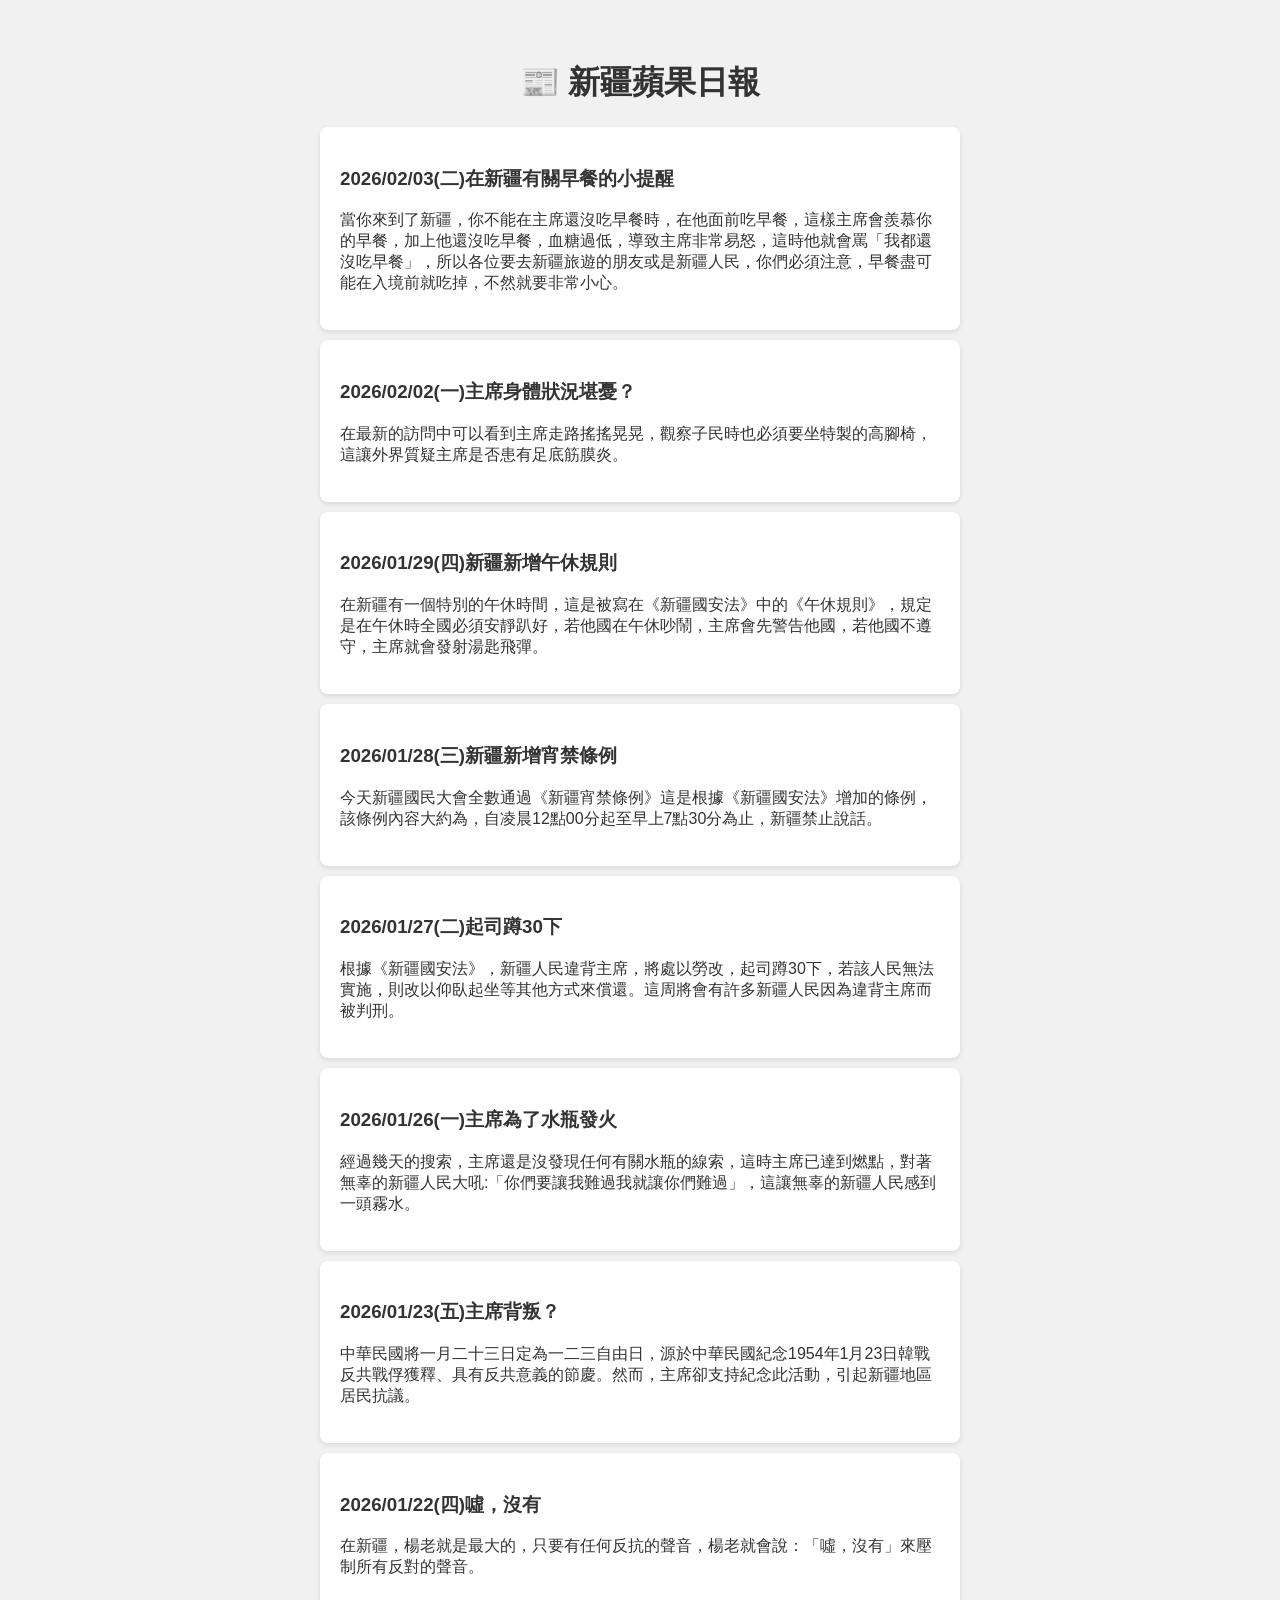
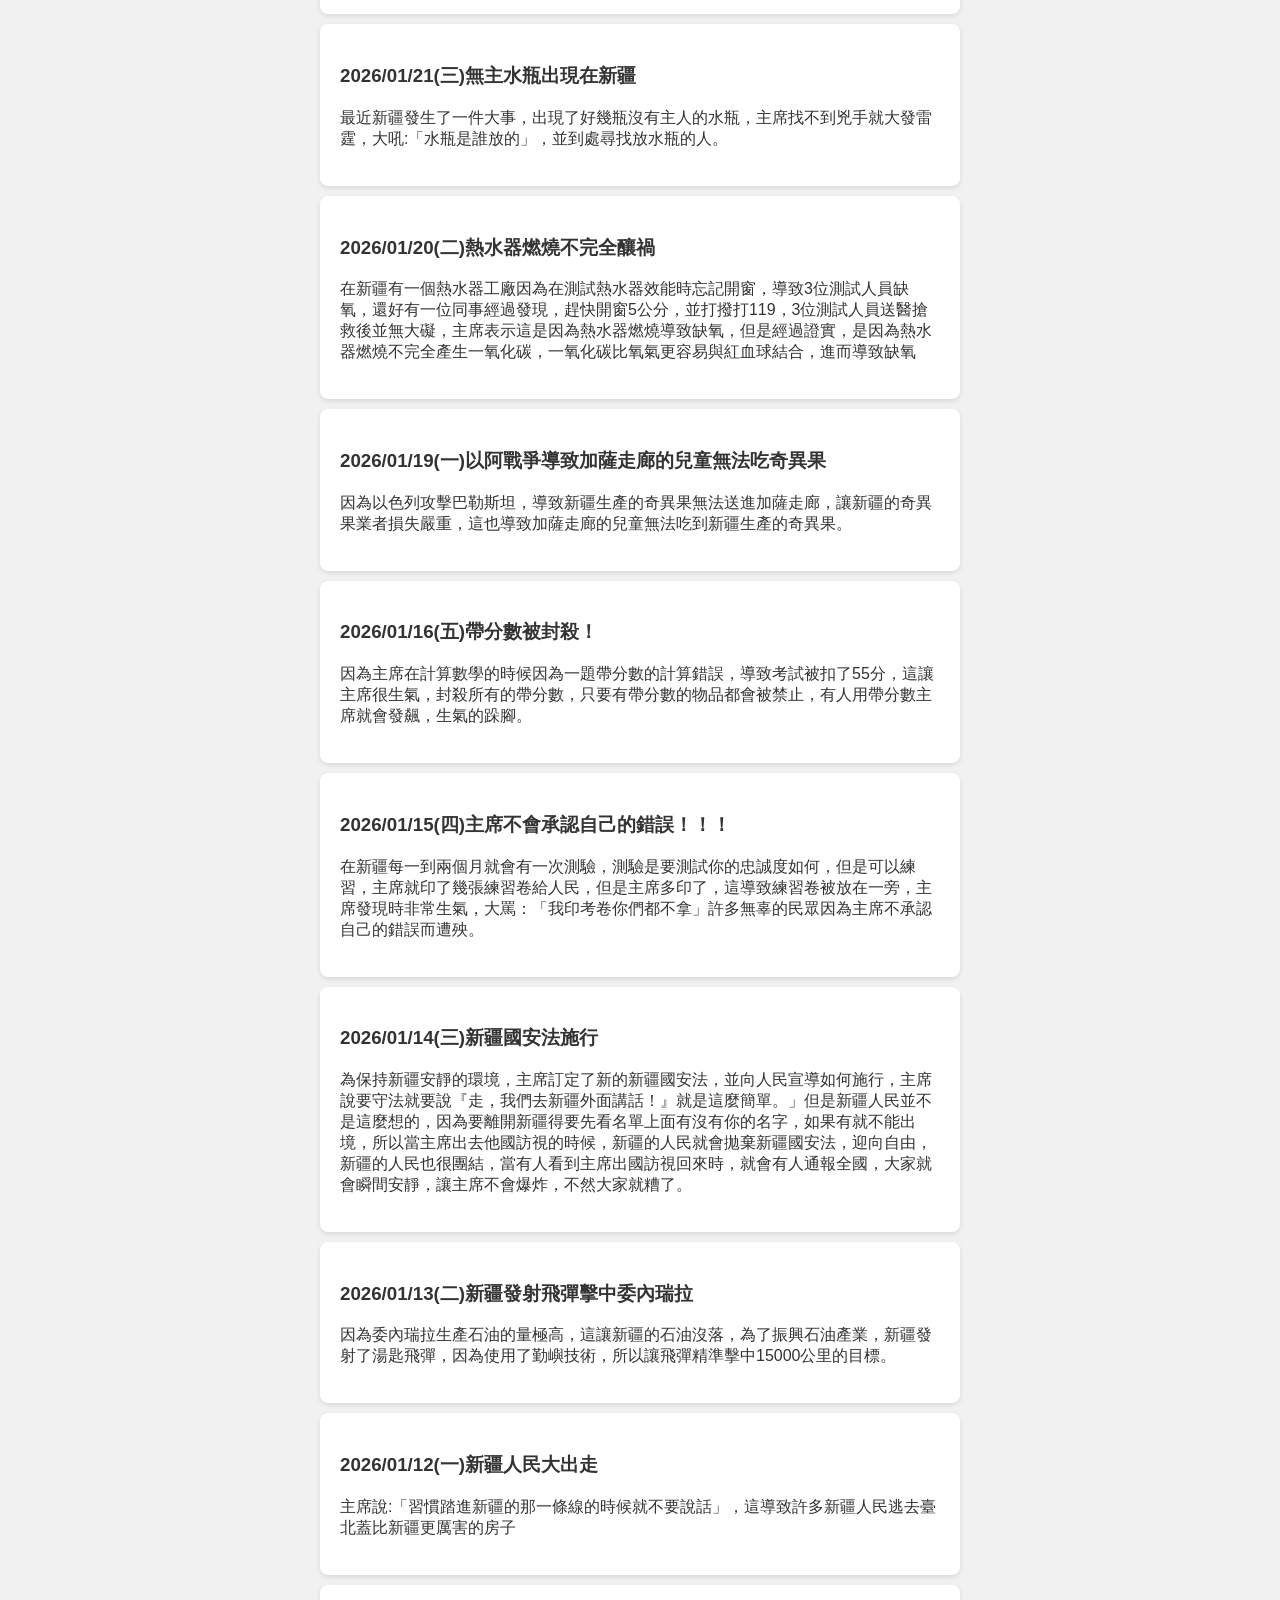
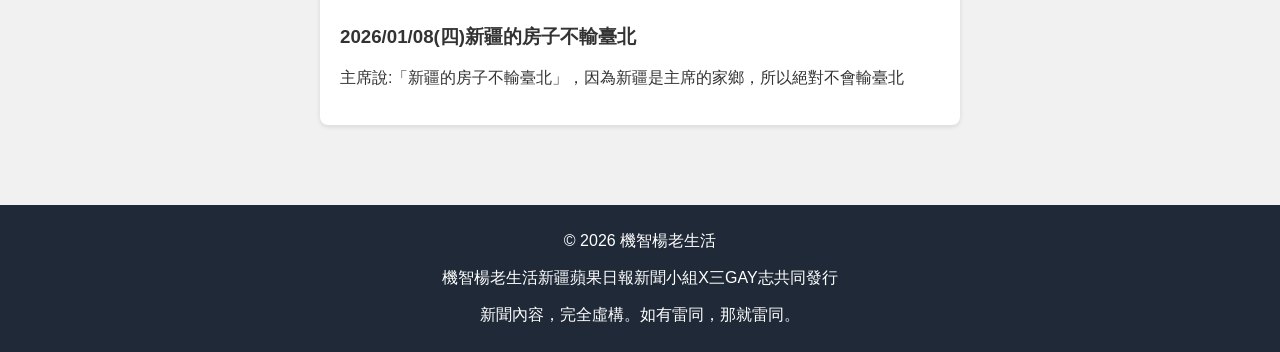
==== index.html @ 9ec6c499 "Update index.html" ====
<!DOCTYPE html>
<html lang="zh-TW">
<head>
  <meta charset="UTF-8">
  <meta name="viewport" content="width=device-width, initial-scale=1.0">
  <title>新疆蘋果日報</title>
  <link rel="stylesheet" href="style.css">
</head>
<body>

  <main class="content">
    <h1>📰 新疆蘋果日報</h1>
    <article class="news-item">
      <h3>2026/02/03(二)在新疆有關早餐的小提醒</h3>
      <p>當你來到了新疆，你不能在主席還沒吃早餐時，在他面前吃早餐，這樣主席會羨慕你的早餐，加上他還沒吃早餐，血糖過低，導致主席非常易怒，這時他就會罵「我都還沒吃早餐」，所以各位要去新疆旅遊的朋友或是新疆人民，你們必須注意，早餐盡可能在入境前就吃掉，不然就要非常小心。</p>
    </article>
    <article class="news-item">
      <h3>2026/02/02(一)主席身體狀況堪憂？</h3>
      <p>在最新的訪問中可以看到主席走路搖搖晃晃，觀察子民時也必須要坐特製的高腳椅，這讓外界質疑主席是否患有足底筋膜炎。</p>
    </article>
    <article class="news-item">
      <h3>2026/01/29(四)新疆新增午休規則</h3>
      <p>在新疆有一個特別的午休時間，這是被寫在《新疆國安法》中的《午休規則》，規定是在午休時全國必須安靜趴好，若他國在午休吵鬧，主席會先警告他國，若他國不遵守，主席就會發射湯匙飛彈。</p>
    </article>
    <article class="news-item">
      <h3>2026/01/28(三)新疆新增宵禁條例</h3>
      <p>今天新疆國民大會全數通過《新疆宵禁條例》這是根據《新疆國安法》增加的條例，該條例內容大約為，自凌晨12點00分起至早上7點30分為止，新疆禁止說話。</p>
    </article>
    <article class="news-item">
      <h3>2026/01/27(二)起司蹲30下</h3>
      <p>根據《新疆國安法》，新疆人民違背主席，將處以勞改，起司蹲30下，若該人民無法實施，則改以仰臥起坐等其他方式來償還。這周將會有許多新疆人民因為違背主席而被判刑。</p>
    </article>
    <article clas
    <article class="news-item">
      <h3>2026/01/26(一)主席為了水瓶發火</h3>
      <p>經過幾天的搜索，主席還是沒發現任何有關水瓶的線索，這時主席已達到燃點，對著無辜的新疆人民大吼:「你們要讓我難過我就讓你們難過」，這讓無辜的新疆人民感到一頭霧水。</p>
    </article>
    <article class="news-item">
      <h3>2026/01/23(五)主席背叛？</h3>
      <p>中華民國將一月二十三日定為一二三自由日，源於中華民國紀念1954年1月23日韓戰反共戰俘獲釋、具有反共意義的節慶。然而，主席卻支持紀念此活動，引起新疆地區居民抗議。</p>
    </article>
    <article class="news-item">
      <h3>2026/01/22(四)噓，沒有</h3>
      <p>在新疆，楊老就是最大的，只要有任何反抗的聲音，楊老就會說：「噓，沒有」來壓制所有反對的聲音。</p>
    </article>
    <article class="news-item">
      <h3>2026/01/21(三)無主水瓶出現在新疆</h3>
      <p>最近新疆發生了一件大事，出現了好幾瓶沒有主人的水瓶，主席找不到兇手就大發雷霆，大吼:「水瓶是誰放的」，並到處尋找放水瓶的人。</p>
    </article>
    <article class="news-item">
      <h3>2026/01/20(二)熱水器燃燒不完全釀禍</h3>
      <p>在新疆有一個熱水器工廠因為在測試熱水器效能時忘記開窗，導致3位測試人員缺氧，還好有一位同事經過發現，趕快開窗5公分，並打撥打119，3位測試人員送醫搶救後並無大礙，主席表示這是因為熱水器燃燒導致缺氧，但是經過證實，是因為熱水器燃燒不完全產生一氧化碳，一氧化碳比氧氣更容易與紅血球結合，進而導致缺氧</p>
    </article>
    <article class="news-item">
      <h3>2026/01/19(一)以阿戰爭導致加薩走廊的兒童無法吃奇異果</h3>
      <p>因為以色列攻擊巴勒斯坦，導致新疆生產的奇異果無法送進加薩走廊，讓新疆的奇異果業者損失嚴重，這也導致加薩走廊的兒童無法吃到新疆生產的奇異果。</p>
    </article>
    <article class="news-item">
      <h3>2026/01/16(五)帶分數被封殺！</h3>
      <p>因為主席在計算數學的時候因為一題帶分數的計算錯誤，導致考試被扣了55分，這讓主席很生氣，封殺所有的帶分數，只要有帶分數的物品都會被禁止，有人用帶分數主席就會發飆，生氣的跺腳。</p>
    </article>
    <article class="news-item">
      <h3>2026/01/15(四)主席不會承認自己的錯誤！！！</h3>
      <p>在新疆每一到兩個月就會有一次測驗，測驗是要測試你的忠誠度如何，但是可以練習，主席就印了幾張練習卷給人民，但是主席多印了，這導致練習卷被放在一旁，主席發現時非常生氣，大罵：「我印考卷你們都不拿」許多無辜的民眾因為主席不承認自己的錯誤而遭殃。</p>
    </article>
    <article class="news-item">
      <h3>2026/01/14(三)新疆國安法施行</h3>
      <p>為保持新疆安靜的環境，主席訂定了新的新疆國安法，並向人民宣導如何施行，主席說要守法就要說『走，我們去新疆外面講話！』就是這麼簡單。」但是新疆人民並不是這麼想的，因為要離開新疆得要先看名單上面有沒有你的名字，如果有就不能出境，所以當主席出去他國訪視的時候，新疆的人民就會拋棄新疆國安法，迎向自由，新疆的人民也很團結，當有人看到主席出國訪視回來時，就會有人通報全國，大家就會瞬間安靜，讓主席不會爆炸，不然大家就糟了。</p>
    </article>
    <article class="news-item">
      <h3>2026/01/13(二)新疆發射飛彈擊中委內瑞拉</h3>
      <p>因為委內瑞拉生產石油的量極高，這讓新疆的石油沒落，為了振興石油產業，新疆發射了湯匙飛彈，因為使用了勤嶼技術，所以讓飛彈精準擊中15000公里的目標。</p>
    </article>
    <article class="news-item">
      <h3>2026/01/12(一)新疆人民大出走</h3>
      <p>主席說:「習慣踏進新疆的那一條線的時候就不要說話」，這導致許多新疆人民逃去臺北蓋比新疆更厲害的房子</p>
    </article>
    <article class="news-item">
      <h3>2026/01/08(四)新疆的房子不輸臺北</h3>
      <p>主席說:「新疆的房子不輸臺北」，因為新疆是主席的家鄉，所以絕對不會輸臺北</p>      
    </article>

    
  </main>

  <!-- 頁尾 -->
<footer>
  <p>© 2026 機智楊老生活</p>
  <p>機智楊老生活新疆蘋果日報新聞小組X三GAY志共同發行</p>
  <p>新聞內容，完全虛構。如有雷同，那就雷同。</p>
</footer>


  
</body>
</html>
---- style.css ----
body {
  font-family: Arial, sans-serif;
  margin: 0;
  background: #f1f1f1;
  color: #333;
}

/* 導覽列 */
nav {
  background: #1f2937;
  padding: 10px 20px;
  display: flex;
  justify-content: space-between;
  align-items: center;
}

nav .logo {
  color: white;
  font-size: 20px;
  font-weight: bold;
}

nav ul {
  list-style: none;
  display: flex;
  margin: 0;
  padding: 0;
}

nav ul li {
  margin: 0 10px;
}

nav ul li a {
  color: white;
  text-decoration: none;
  transition: color 0.3s ease;
}

nav ul li a:hover {
  color: #ef233c;
}

nav ul li a.active {
  text-decoration: underline;
}

/* 封面區 */
.hero {
  background: url('https://via.placeholder.com/1200x500?text=遊戲封面') center/cover no-repeat;
  padding: 150px 20px;
  text-align: center;
  color: white;
  background-color: #222;
}

.btn {
  background: #ef233c;
  color: white;
  padding: 12px 24px;
  text-decoration: none;
  border-radius: 5px;
  display: inline-block;
  margin-top: 20px;
  transition: background 0.3s ease;
}

.btn:hover {
  background: #d90429;
}

/* 主要內容區 */
.content {
  padding: 40px 20px;
  text-align: center;
}

.news-item, .dlc-card {
  background: white;
  padding: 20px;
  margin: 10px auto;
  max-width: 600px;
  border-radius: 8px;
  box-shadow: 0 2px 5px rgba(0,0,0,0.1);
  text-align: left;
}

/* 聯絡區塊 */
#contact {
  display: flex;
  flex-wrap: wrap;
  justify-content: center;
  gap: 20px;
  align-items: flex-start;
}

/* 聯絡表單 */
form {
  display: flex;
  flex-direction: column;
  flex: 1;
  min-width: 260px;
  max-width: 400px;
  background: #fff;
  padding: 20px;
  border-radius: 8px;
  box-shadow: 0 2px 5px rgba(0,0,0,0.1);
}

input, textarea, button {
  margin: 5px 0;
  padding: 10px;
  font-size: 16px;
}

button {
  background: #1f2937;
  color: white;
  border: none;
  cursor: pointer;
  transition: background 0.3s ease;
}

button:hover {
  background: #374151;
}

/* 社群連結 */
.social-links {
  margin: 10px 0;
}

.social-links a {
  display: inline-block;
  margin-right: 8px;
  color: #1f2937;
  font-weight: bold;
  text-decoration: none;
  background: #e5e5e5;
  padding: 6px 12px;
  border-radius: 4px;
  transition: background 0.3s ease;
}

.social-links a:hover {
  background: #ef233c;
  color: white;
}

/* 頁尾 */
footer {
  background: #1f2937;
  color: white;
  text-align: center;
  padding: 10px;
  margin-top: 30px;
}

/* 響應式 */
@media (max-width: 768px) {
  #contact {
    flex-direction: column;
    align-items: center;
  }
}

/* 角色簡介 */
.character-container {
  display: flex;
  flex-wrap: wrap;
  justify-content: center;
  gap: 20px;
  margin-top: 20px;
}

.character-card {
  background: #fff;
  padding: 15px;
  width: 220px;
  text-align: center;
  border-radius: 8px;
  box-shadow: 0 2px 5px rgba(0,0,0,0.1);
  cursor: pointer;
  transition: transform 0.3s ease, box-shadow 0.3s ease;
}

.character-card img {
  width: 100%;
  border-radius: 8px;
}

.character-card h3 {
  margin: 10px 0;
  color: #1f2937;
}

.character-card p {
  font-size: 14px;
  color: #555;
}

.character-card:hover {
  transform: translateY(-5px);
  box-shadow: 0 4px 12px rgba(0,0,0,0.2);
}

/* Modal 彈出視窗 */
.modal {
  display: none;
  position: fixed;
  z-index: 1000;
  left: 0;
  top: 0;
  width: 100%;
  height: 100%;
  background: rgba(0,0,0,0.6);
}

.modal-content {
  background: #fff;
  margin: 10% auto;
  padding: 20px;
  border-radius: 8px;
  width: 80%;
  max-width: 500px;
  text-align: center;
}

.close-btn {
  float: right;
  font-size: 22px;
  font-weight: bold;
  cursor: pointer;
}

.close-btn:hover {
  color: #ef233c;
}

/* 維修中頁面 */
.maintenance-body {
  min-height: 100vh;
  background: radial-gradient(circle at top, #ffffff 0%, #f1f1f1 45%, #e5e7eb 100%);
  display: flex;
  align-items: center;
  justify-content: center;
}

.maintenance-wrapper {
  width: min(960px, 92%);
  text-align: center;
  padding: 40px 0 60px;
}

.maintenance-card {
  background: #ffffff;
  border-radius: 16px;
  padding: 40px 32px;
  box-shadow: 0 20px 40px rgba(15, 23, 42, 0.12);
}

.maintenance-logo {
  width: min(220px, 60%);
  margin-bottom: 16px;
}

.maintenance-kicker {
  text-transform: uppercase;
  letter-spacing: 0.2em;
  font-size: 12px;
  font-weight: 600;
  color: #ef233c;
  margin: 0 0 10px;
}

.maintenance-card h1 {
  font-size: clamp(28px, 4vw, 40px);
  margin: 0 0 16px;
  color: #1f2937;
}

.maintenance-message {
  margin: 0 auto 24px;
  max-width: 520px;
  font-size: 16px;
  line-height: 1.7;
  color: #4b5563;
}

.maintenance-meta {
  display: grid;
  grid-template-columns: repeat(auto-fit, minmax(200px, 1fr));
  gap: 16px;
  margin: 24px 0 28px;
  font-size: 14px;
  color: #1f2937;
}

.maintenance-label {
  display: block;
  font-weight: 600;
  color: #6b7280;
  margin-bottom: 4px;
}

.maintenance-actions {
  display: flex;
  flex-wrap: wrap;
  justify-content: center;
  gap: 12px;
}

.btn.btn-outline {
  background: transparent;
  color: #ef233c;
  border: 2px solid #ef233c;
}

.btn.btn-outline:hover {
  background: #ef233c;
  color: #ffffff;
}

.maintenance-footer {
  margin-top: 24px;
  font-size: 12px;
  color: #6b7280;
}
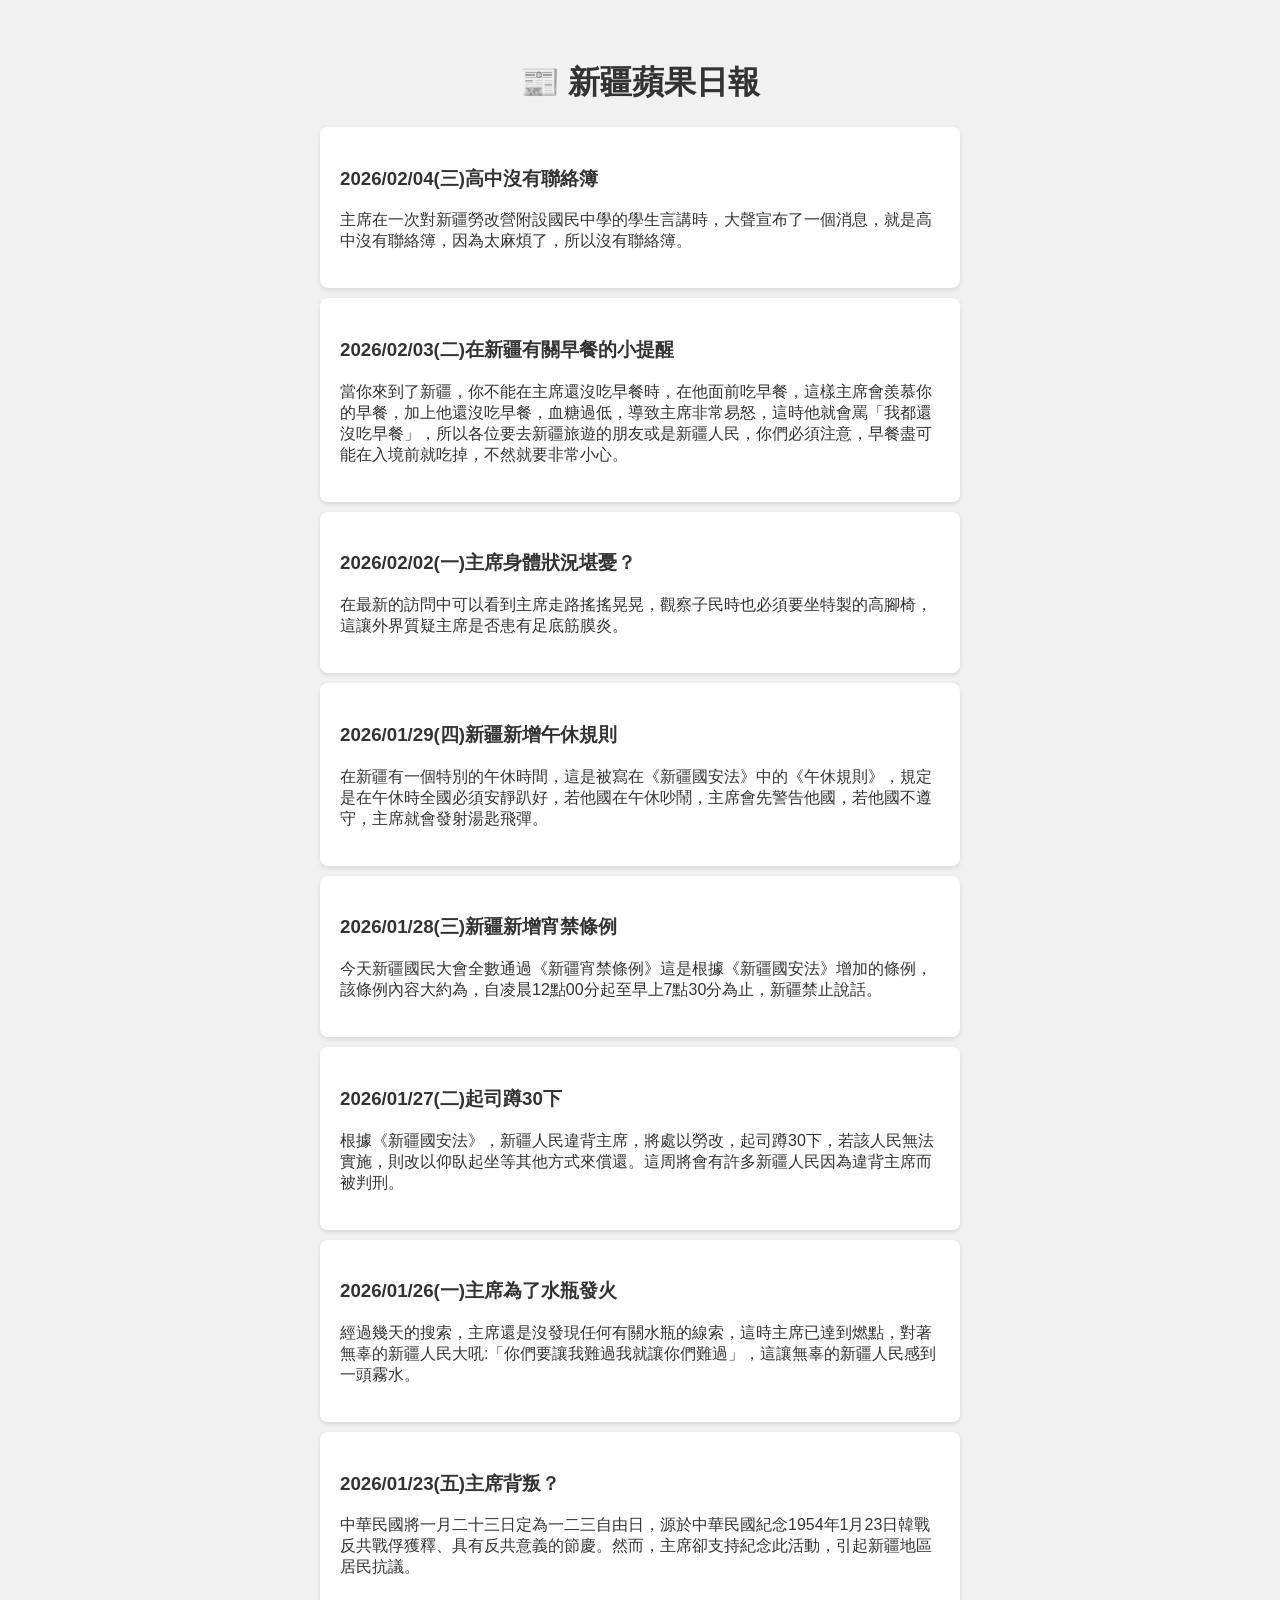
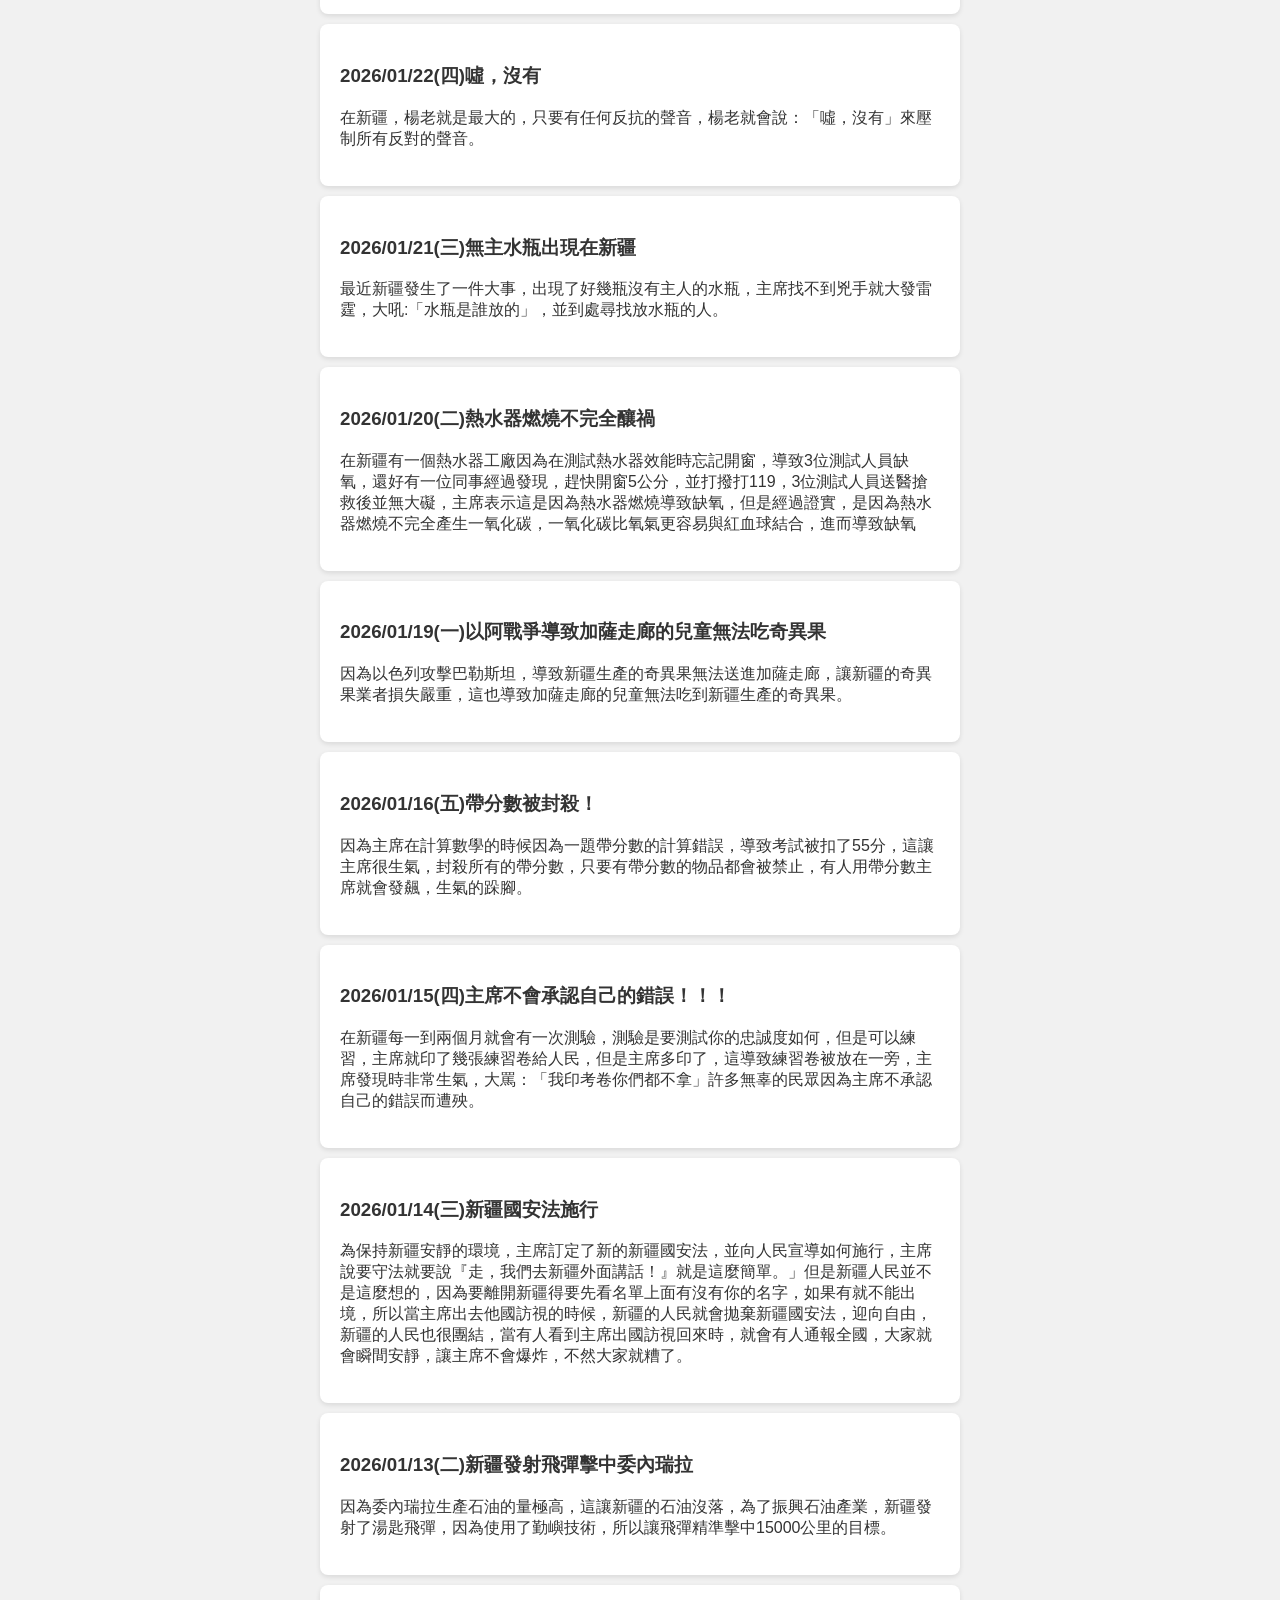
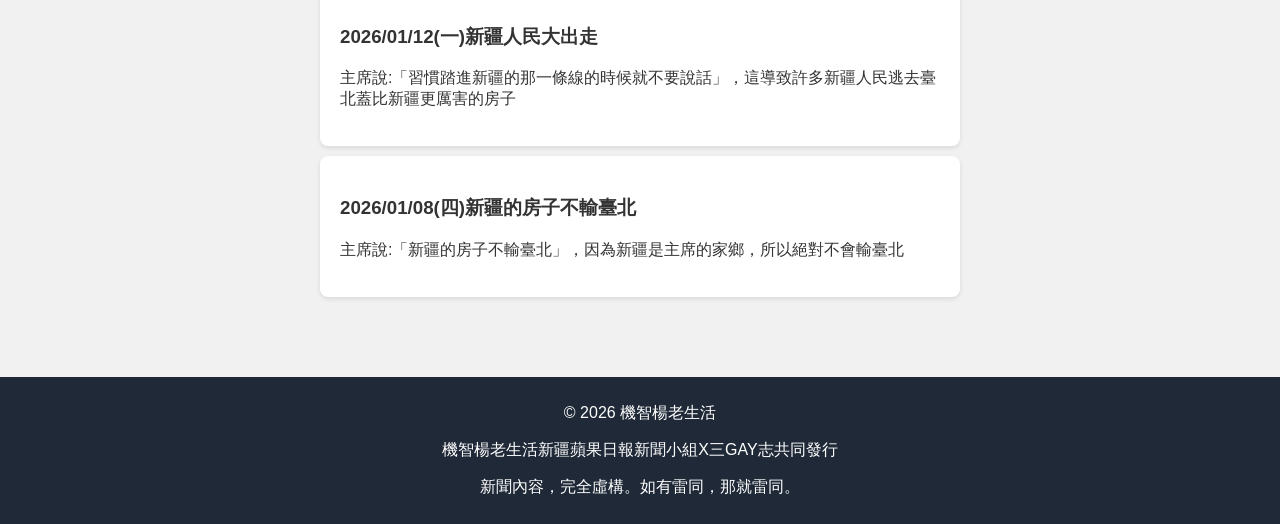
==== commit 5eadad20: "Update index.html" ====
--- a/index.html
+++ b/index.html
@@ -9,7 +9,10 @@
 <body>
 
   <main class="content">
-    <h1>📰 新疆蘋果日報</h1>
+    <h1>📰 新疆蘋果日報</h1><article class="news-item">
+      <h3>2026/02/04(三)高中沒有聯絡簿</h3>
+      <p>主席在一次對新疆勞改營附設國民中學的學生言講時，大聲宣布了一個消息，就是高中沒有聯絡簿，因為太麻煩了，所以沒有聯絡簿。</p>
+    </article>
     <article class="news-item">
       <h3>2026/02/03(二)在新疆有關早餐的小提醒</h3>
       <p>當你來到了新疆，你不能在主席還沒吃早餐時，在他面前吃早餐，這樣主席會羨慕你的早餐，加上他還沒吃早餐，血糖過低，導致主席非常易怒，這時他就會罵「我都還沒吃早餐」，所以各位要去新疆旅遊的朋友或是新疆人民，你們必須注意，早餐盡可能在入境前就吃掉，不然就要非常小心。</p>
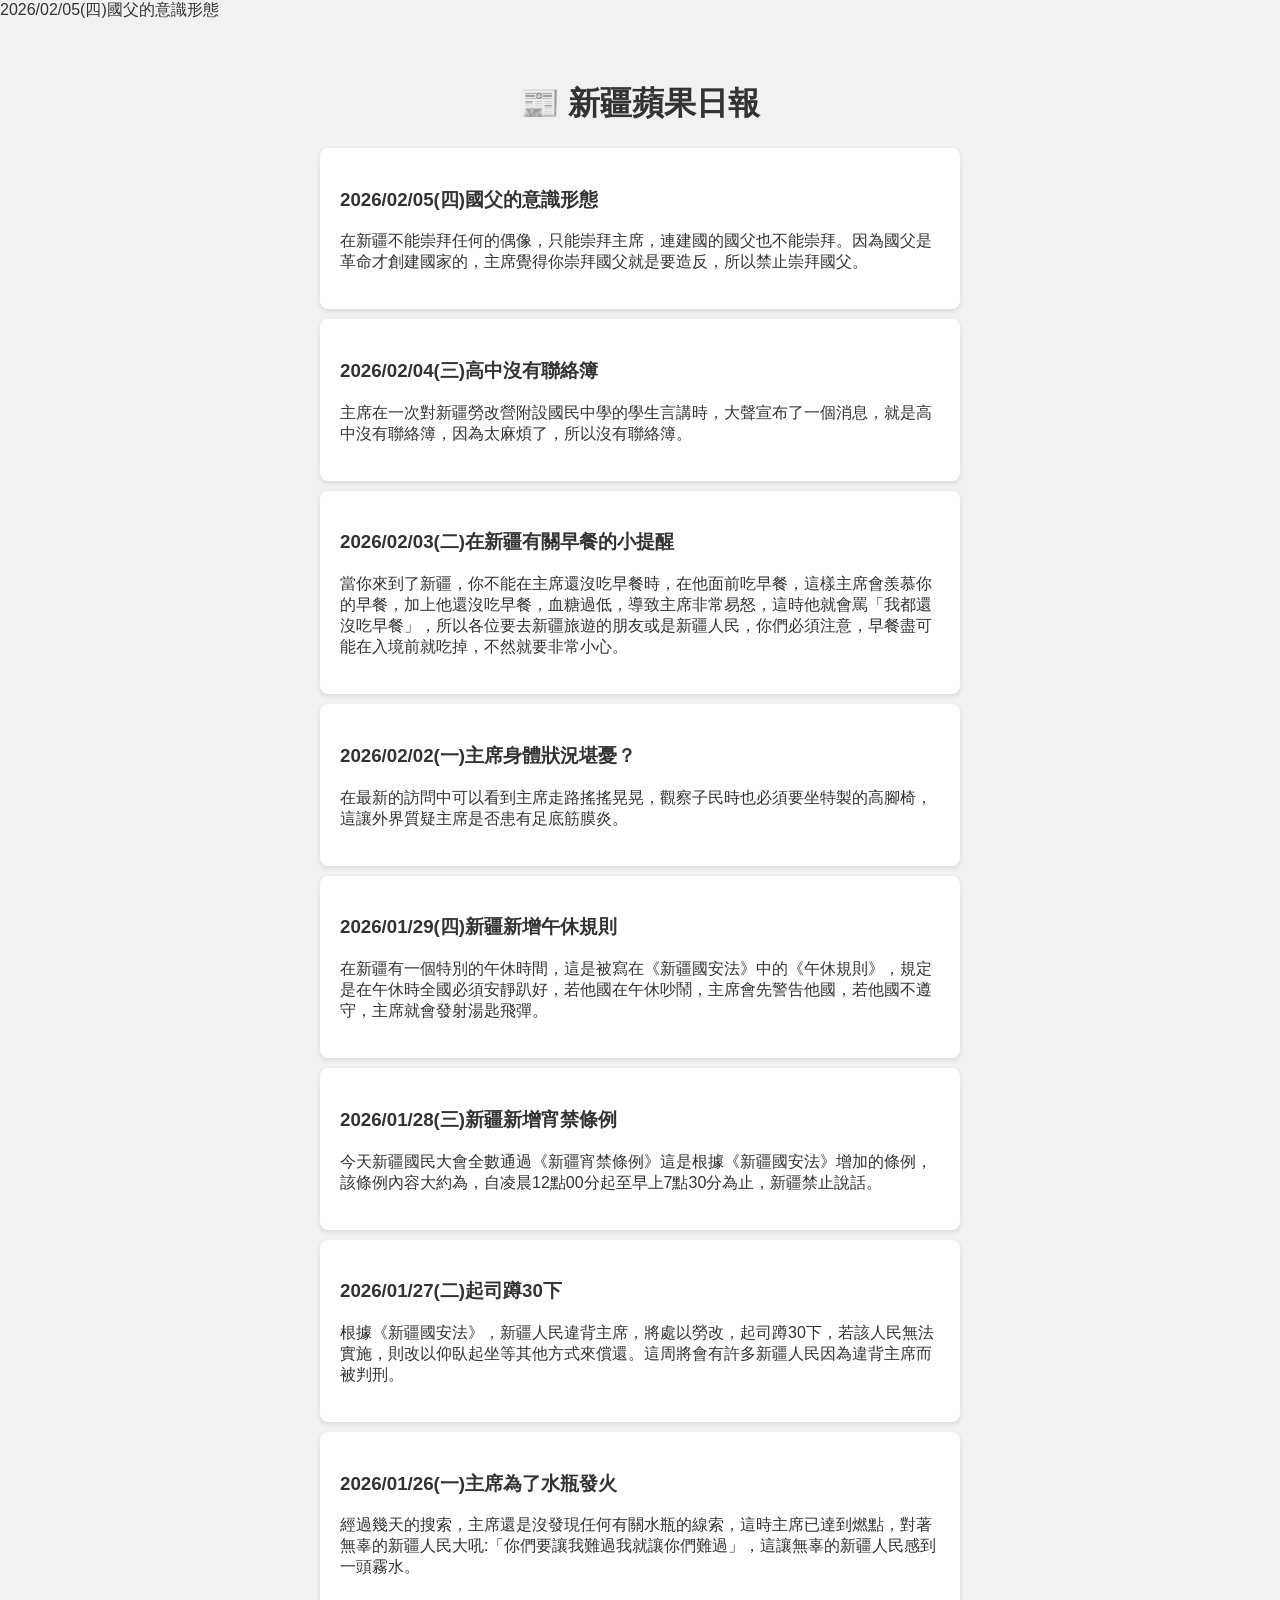
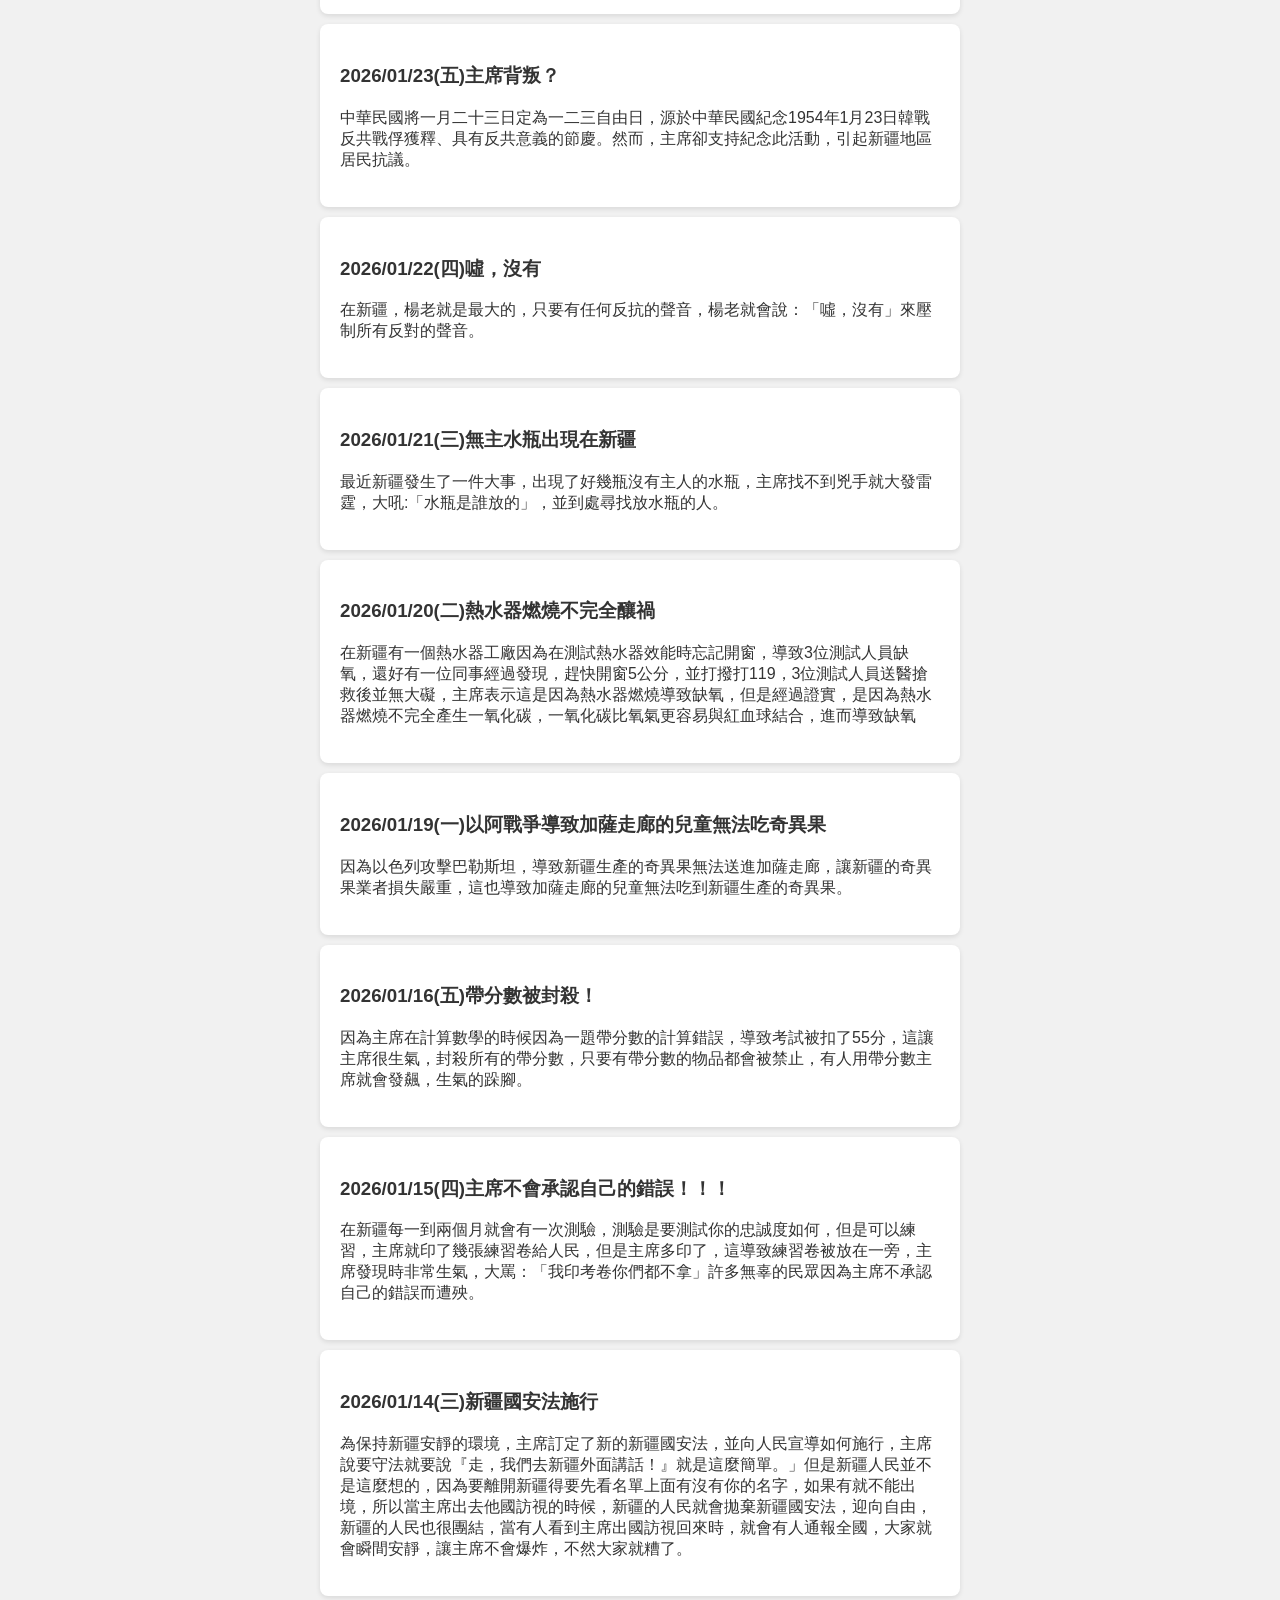
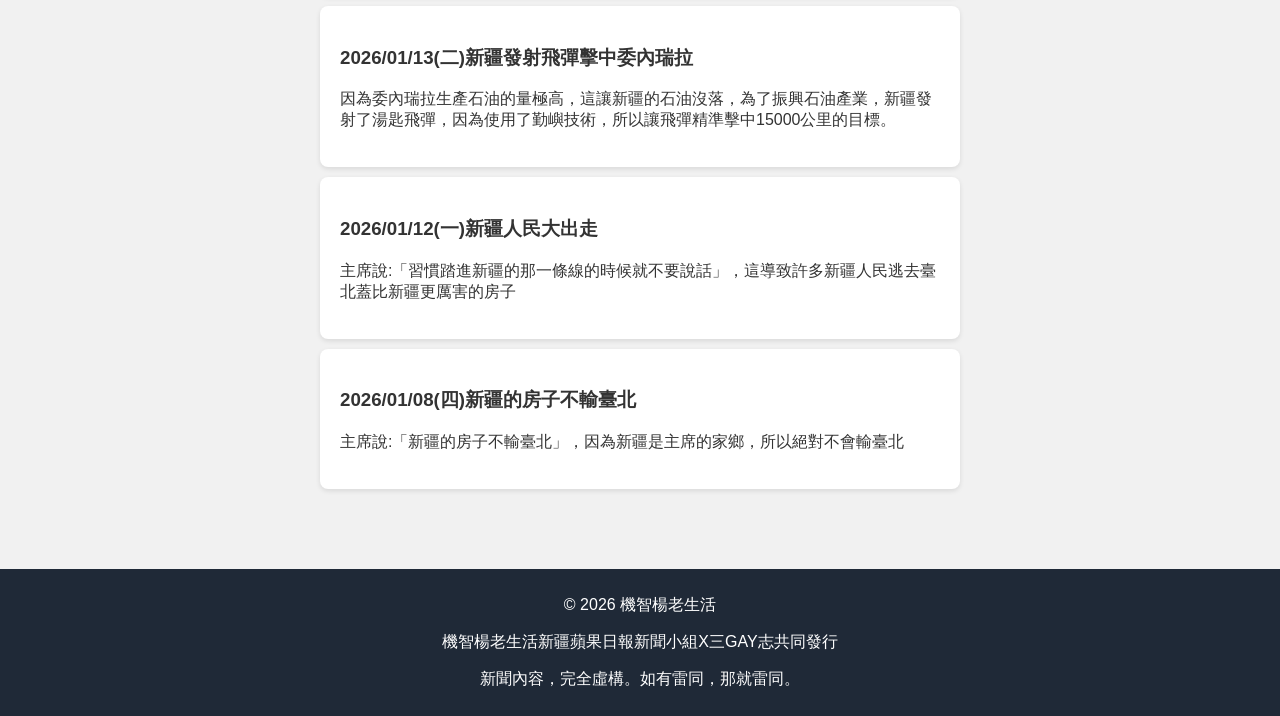
==== commit 1b5197a4: "Update index.html" ====
--- a/index.html
+++ b/index.html
@@ -7,9 +7,14 @@
   <link rel="stylesheet" href="style.css">
 </head>
 <body>
-
+2026/02/05(四)國父的意識形態
   <main class="content">
-    <h1>📰 新疆蘋果日報</h1><article class="news-item">
+    <h1>📰 新疆蘋果日報</h1>
+    <article class="news-item">
+      <h3>2026/02/05(四)國父的意識形態</h3>
+      <p>在新疆不能崇拜任何的偶像，只能崇拜主席，連建國的國父也不能崇拜。因為國父是革命才創建國家的，主席覺得你崇拜國父就是要造反，所以禁止崇拜國父。</p>
+    </article>
+    <article class="news-item">
       <h3>2026/02/04(三)高中沒有聯絡簿</h3>
       <p>主席在一次對新疆勞改營附設國民中學的學生言講時，大聲宣布了一個消息，就是高中沒有聯絡簿，因為太麻煩了，所以沒有聯絡簿。</p>
     </article>
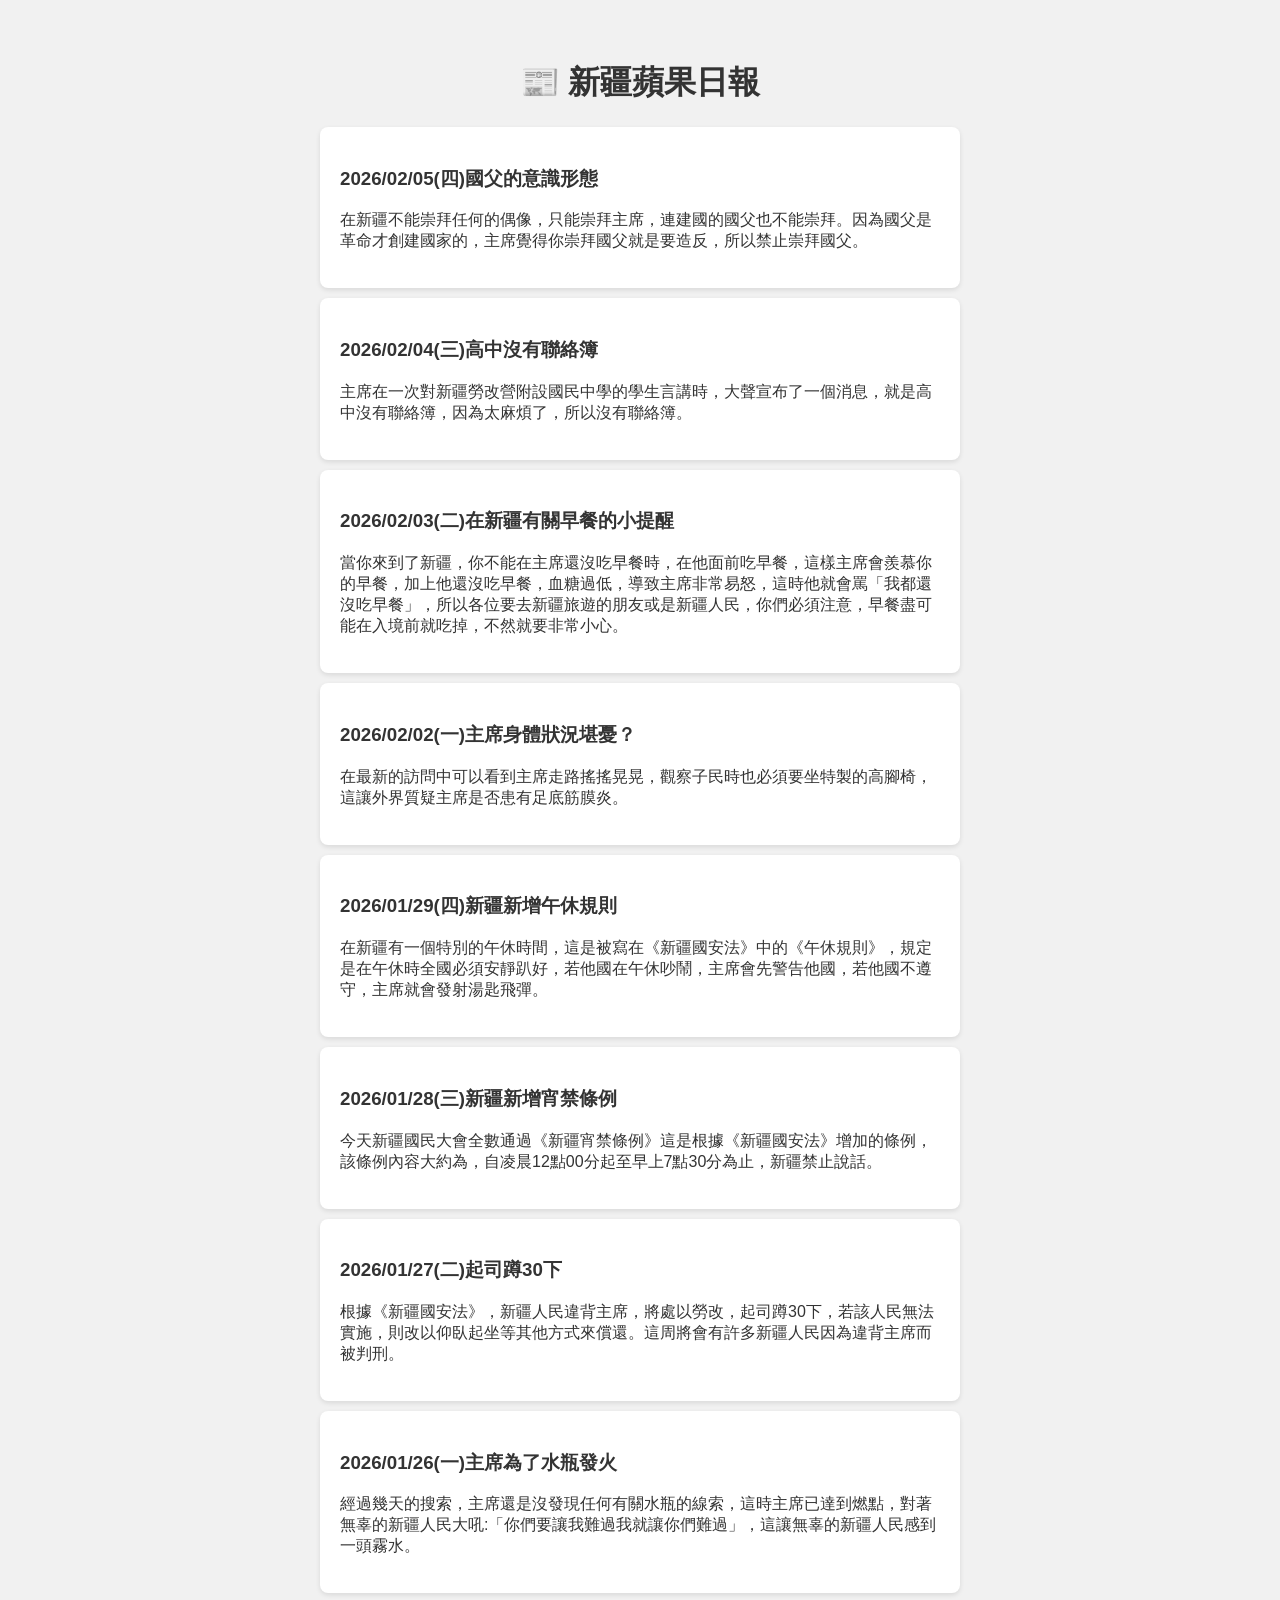
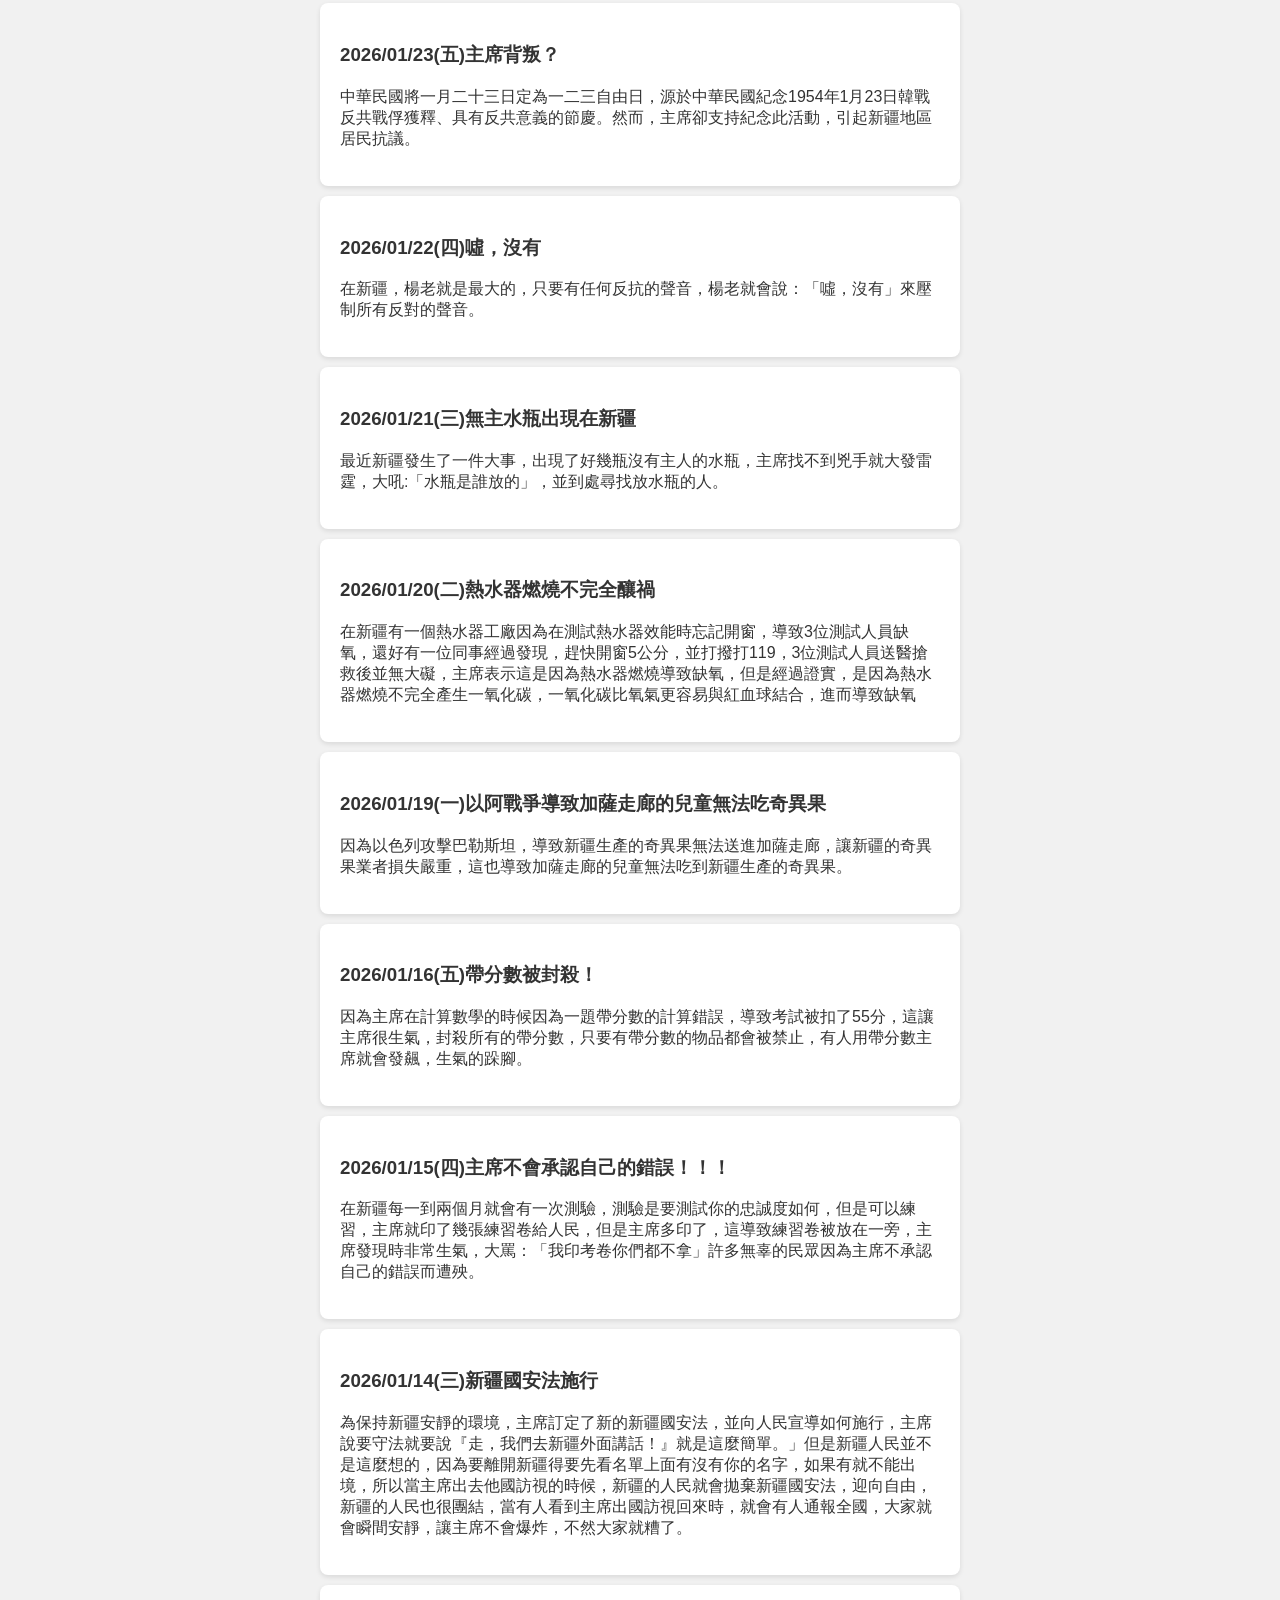
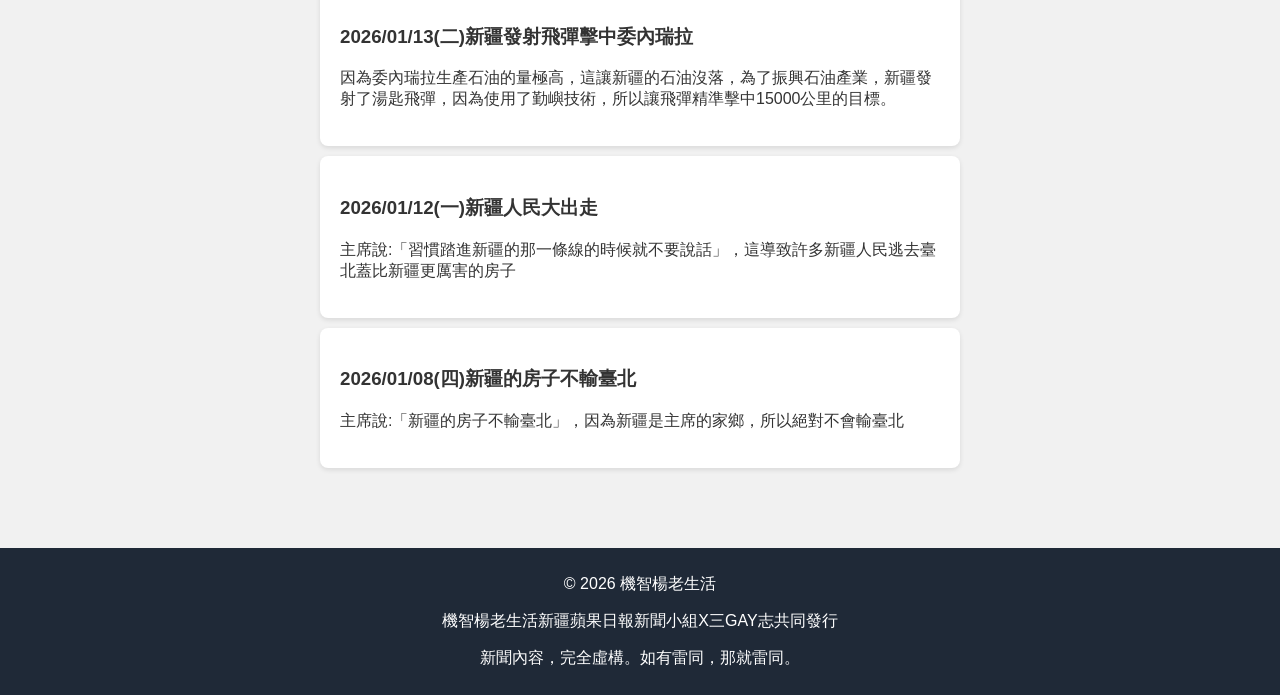
==== commit ec1634cf: "Update index.html" ====
--- a/index.html
+++ b/index.html
@@ -7,7 +7,7 @@
   <link rel="stylesheet" href="style.css">
 </head>
 <body>
-2026/02/05(四)國父的意識形態
+
   <main class="content">
     <h1>📰 新疆蘋果日報</h1>
     <article class="news-item">
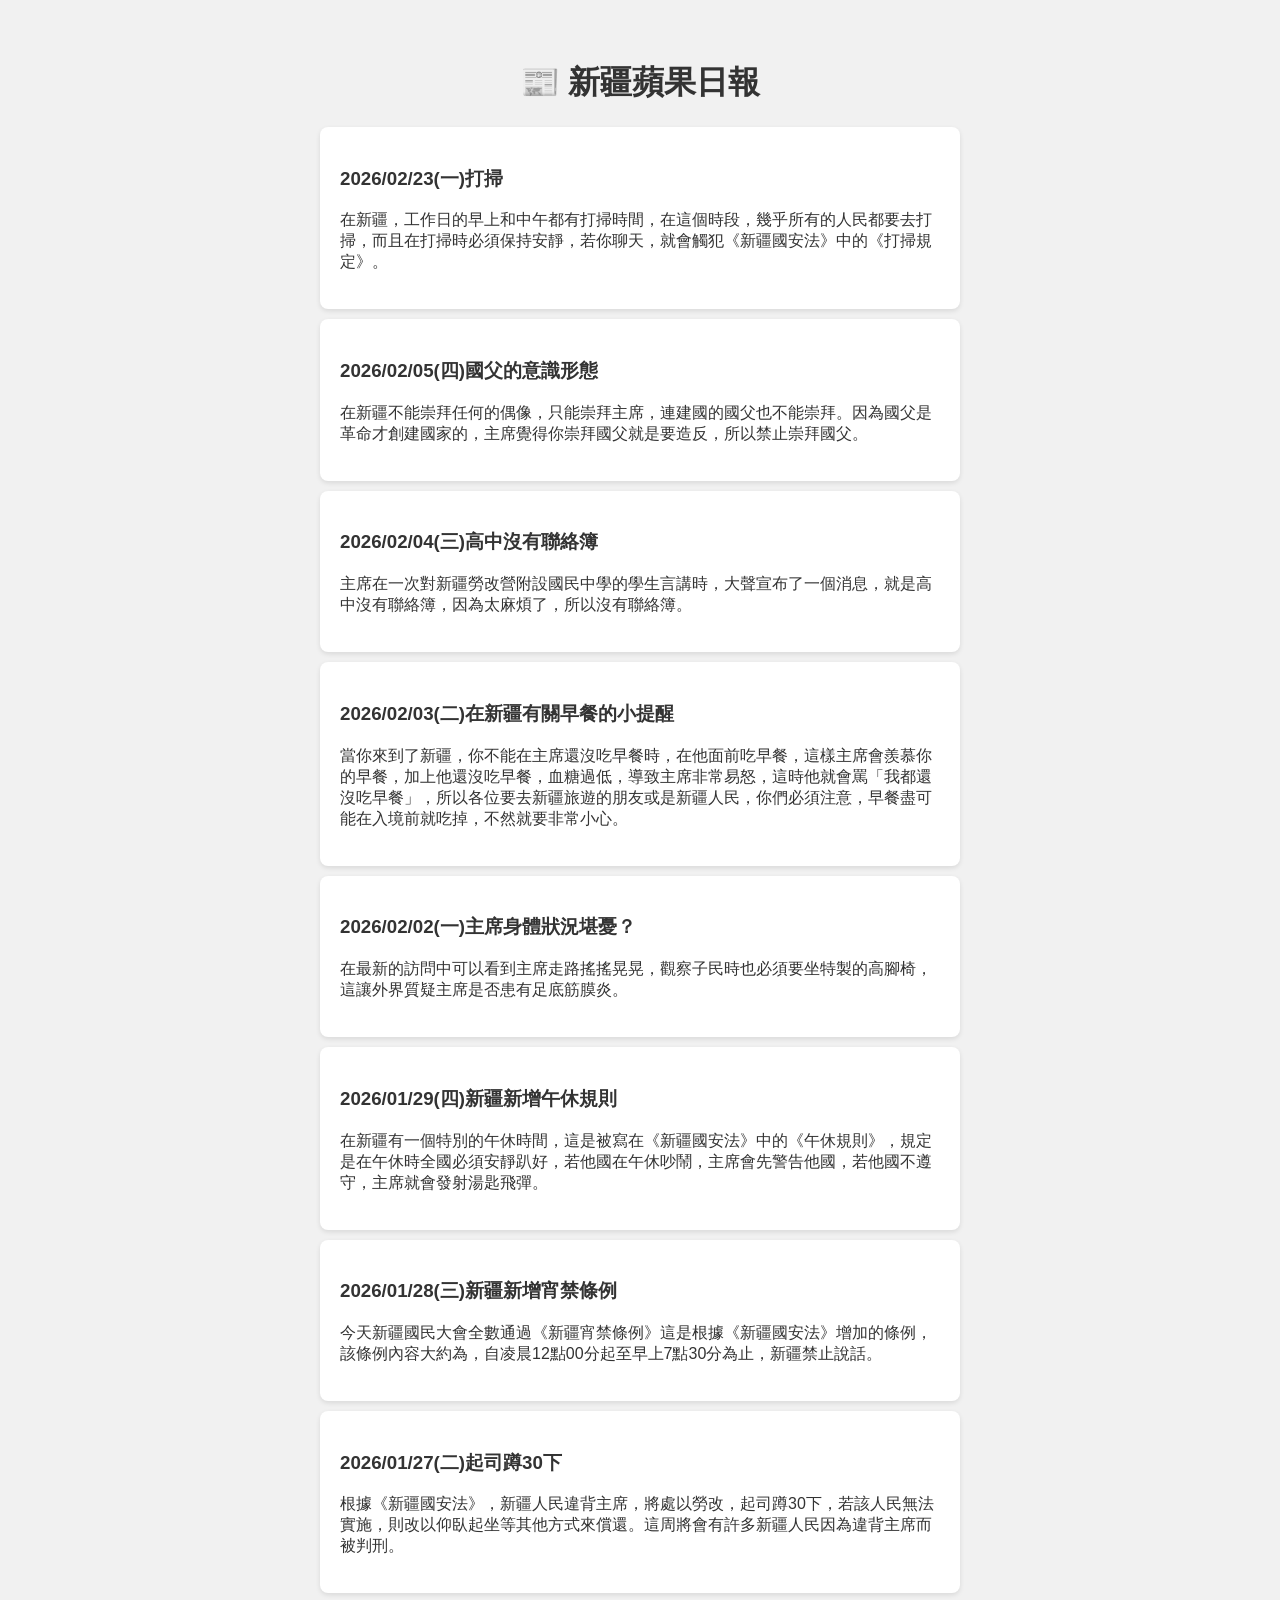
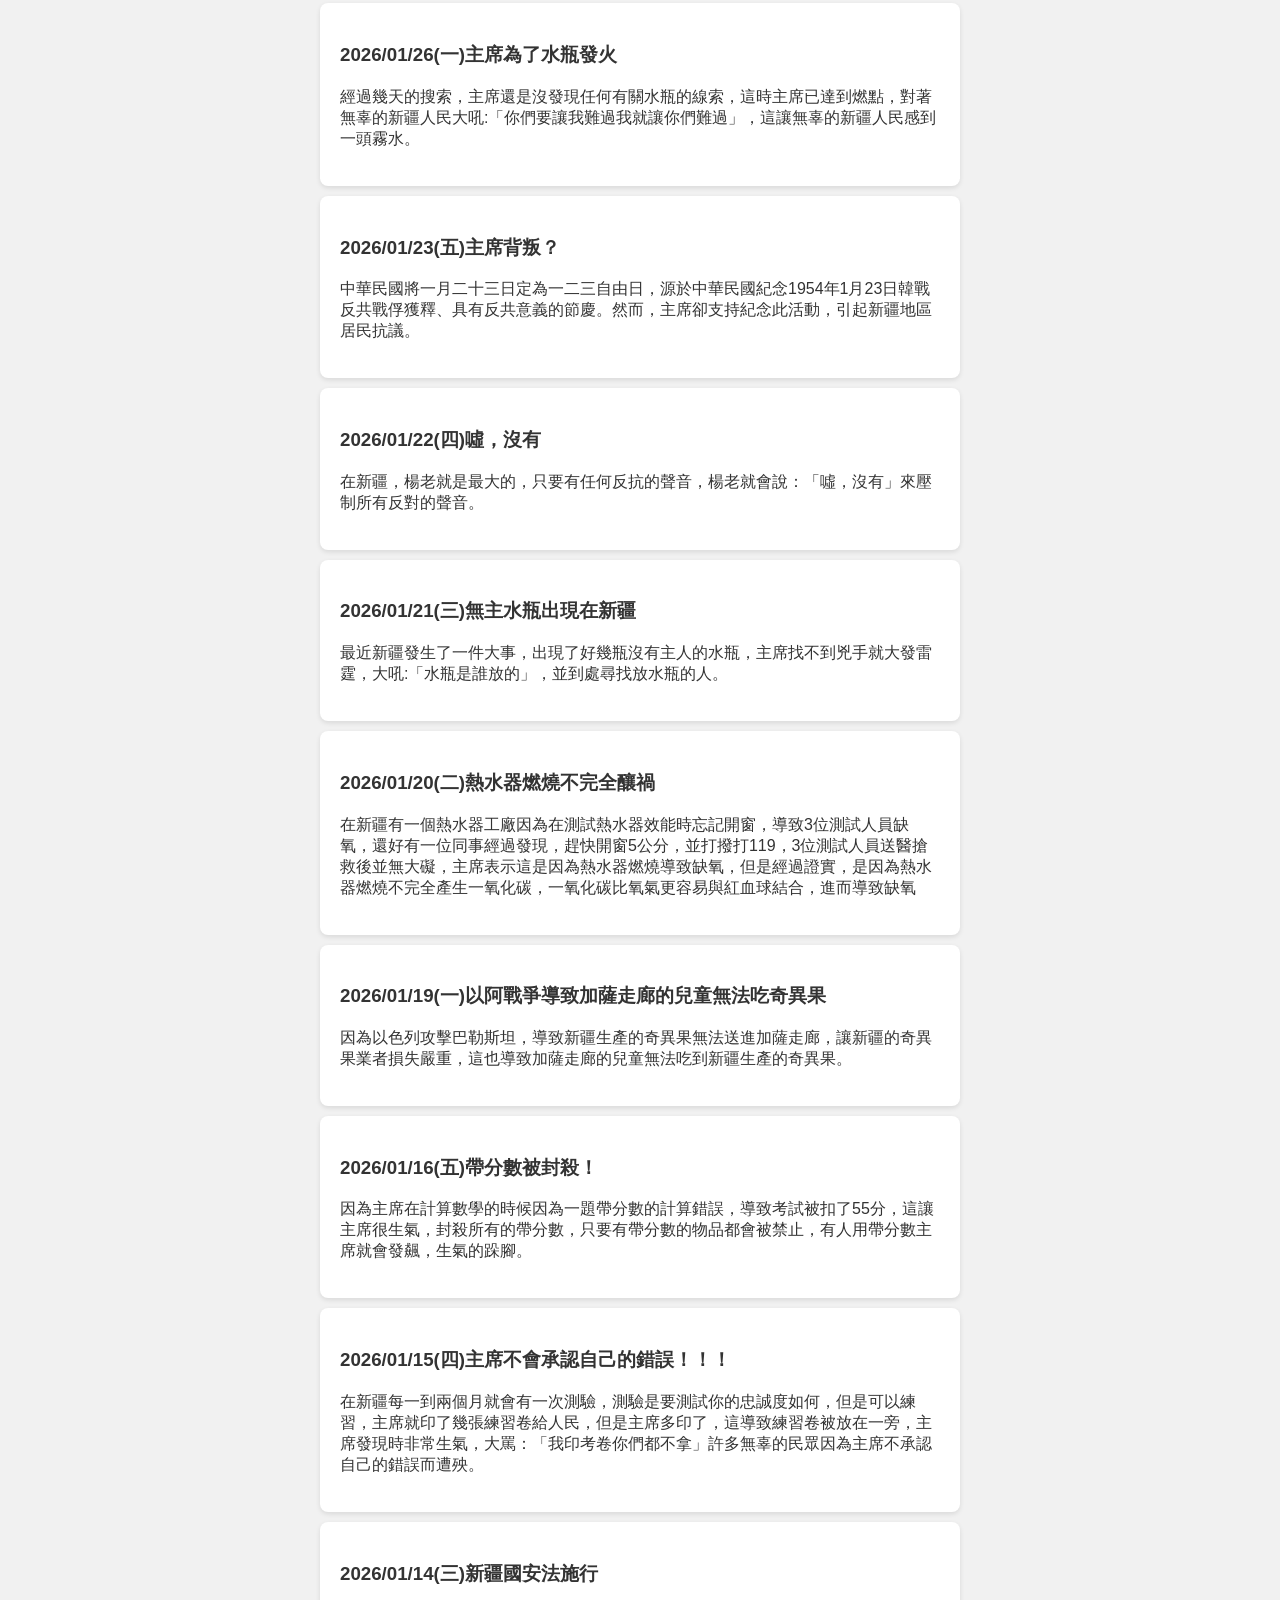
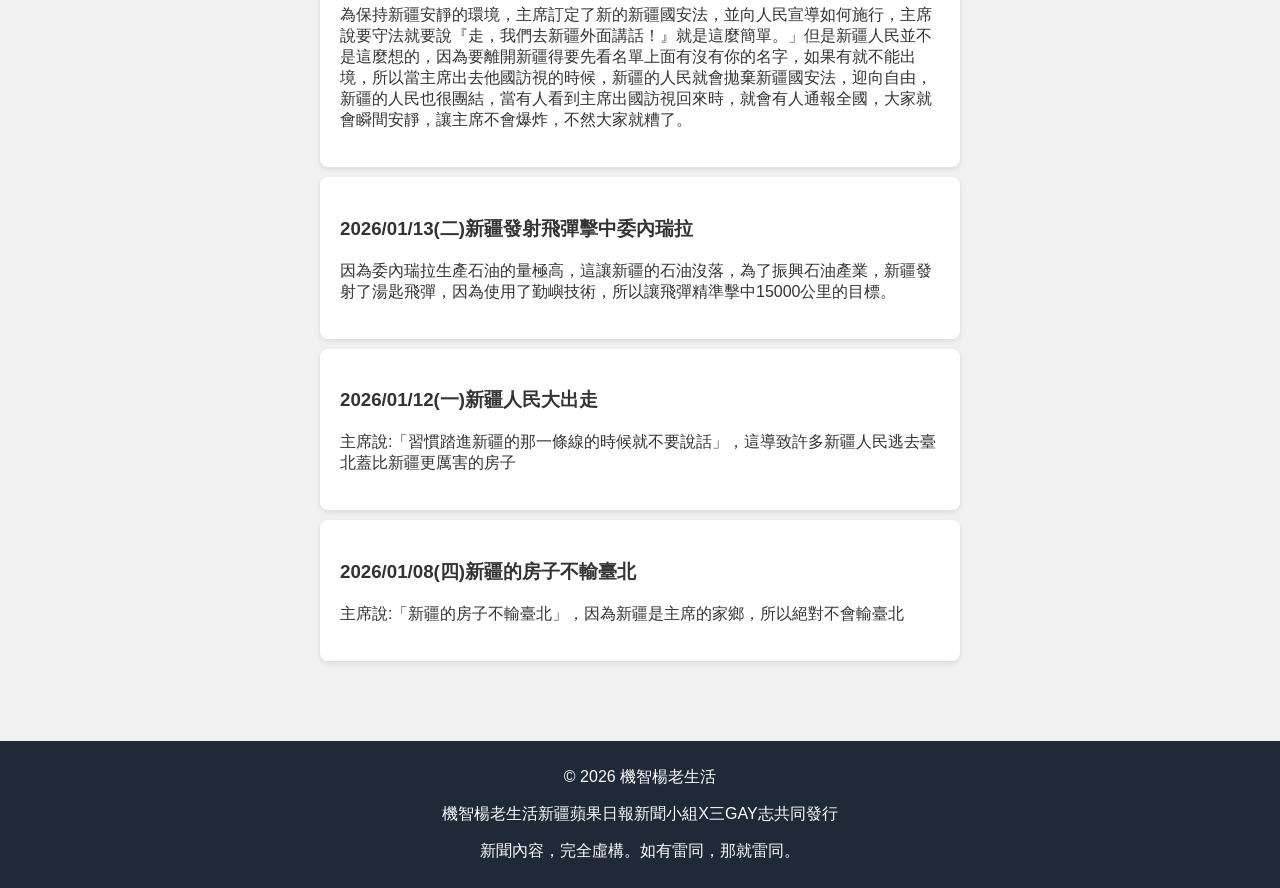
==== commit 7beaf543: "Update index.html" ====
--- a/index.html
+++ b/index.html
@@ -10,6 +10,10 @@
 
   <main class="content">
     <h1>📰 新疆蘋果日報</h1>
+    <article class="news-item">
+      <h3>2026/02/23(一)打掃</h3>
+      <p>在新疆，工作日的早上和中午都有打掃時間，在這個時段，幾乎所有的人民都要去打掃，而且在打掃時必須保持安靜，若你聊天，就會觸犯《新疆國安法》中的《打掃規定》。</p>
+    </article>
     <article class="news-item">
       <h3>2026/02/05(四)國父的意識形態</h3>
       <p>在新疆不能崇拜任何的偶像，只能崇拜主席，連建國的國父也不能崇拜。因為國父是革命才創建國家的，主席覺得你崇拜國父就是要造反，所以禁止崇拜國父。</p>
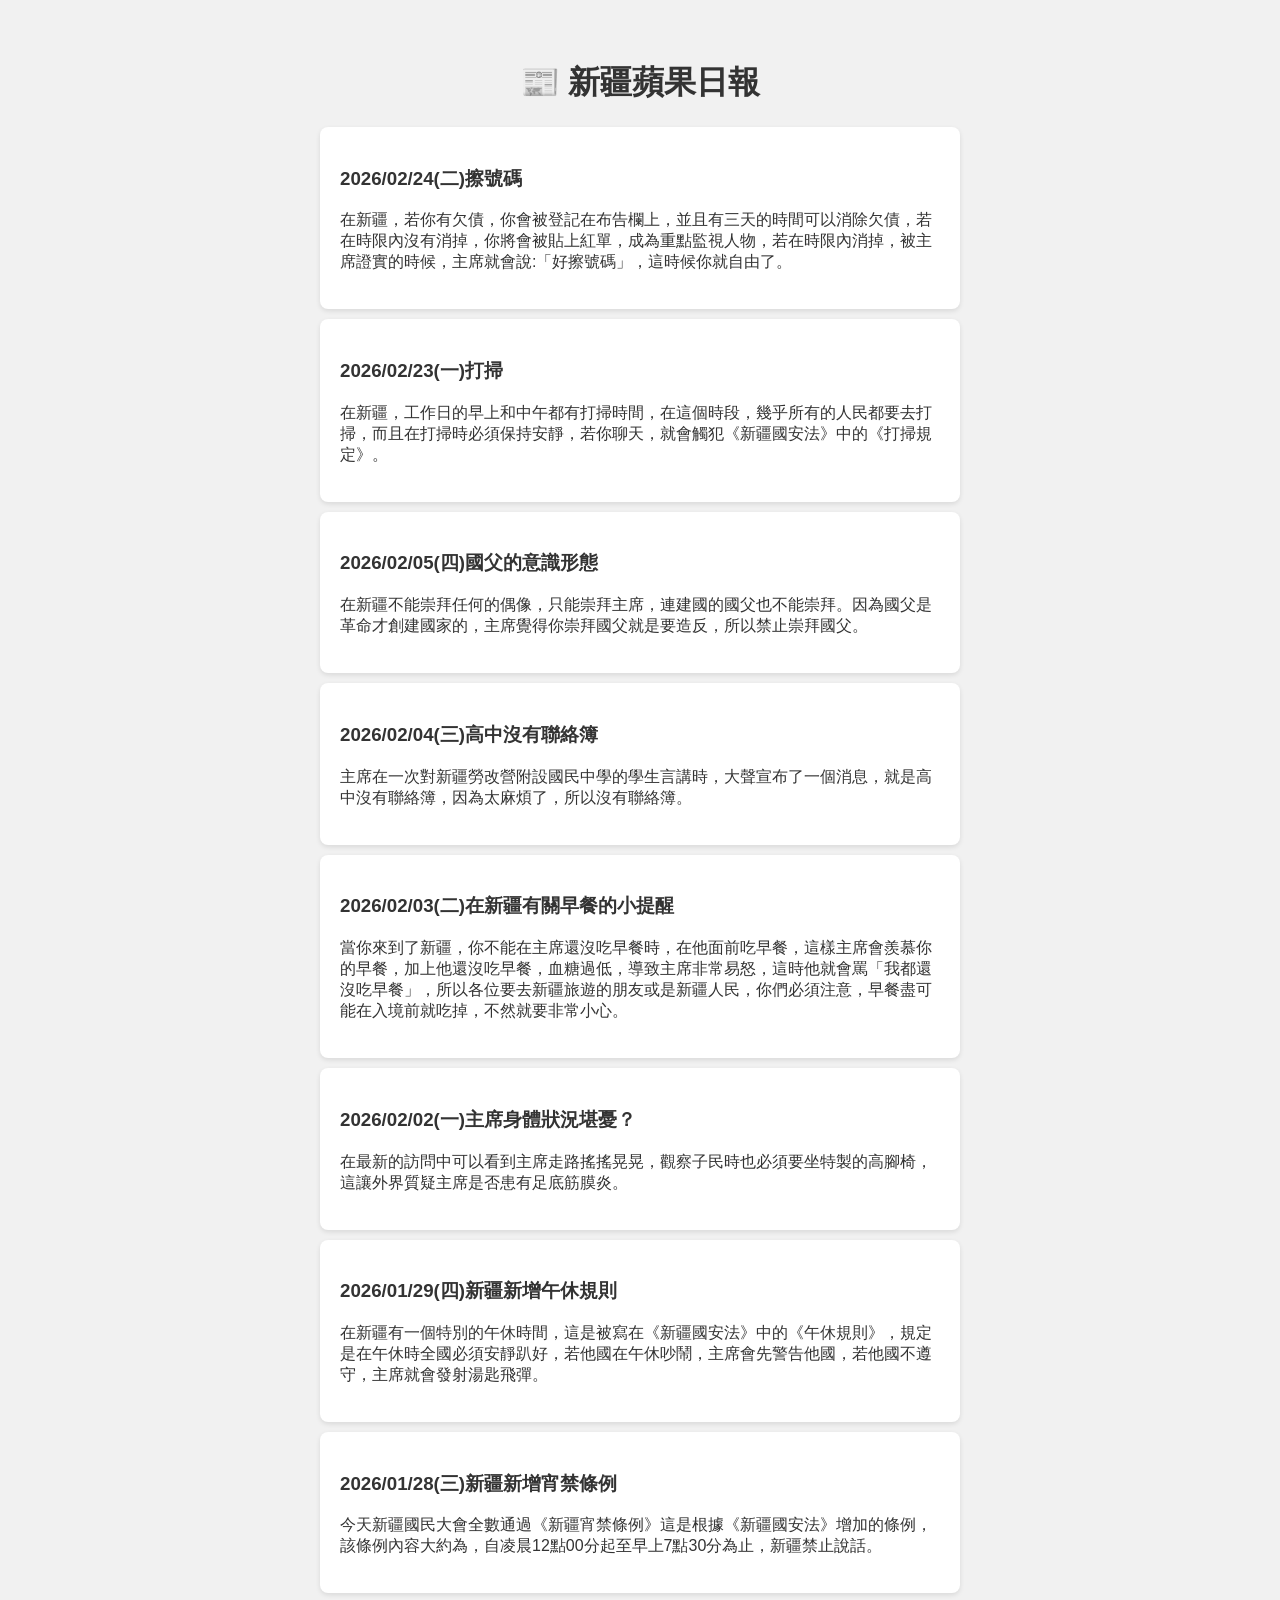
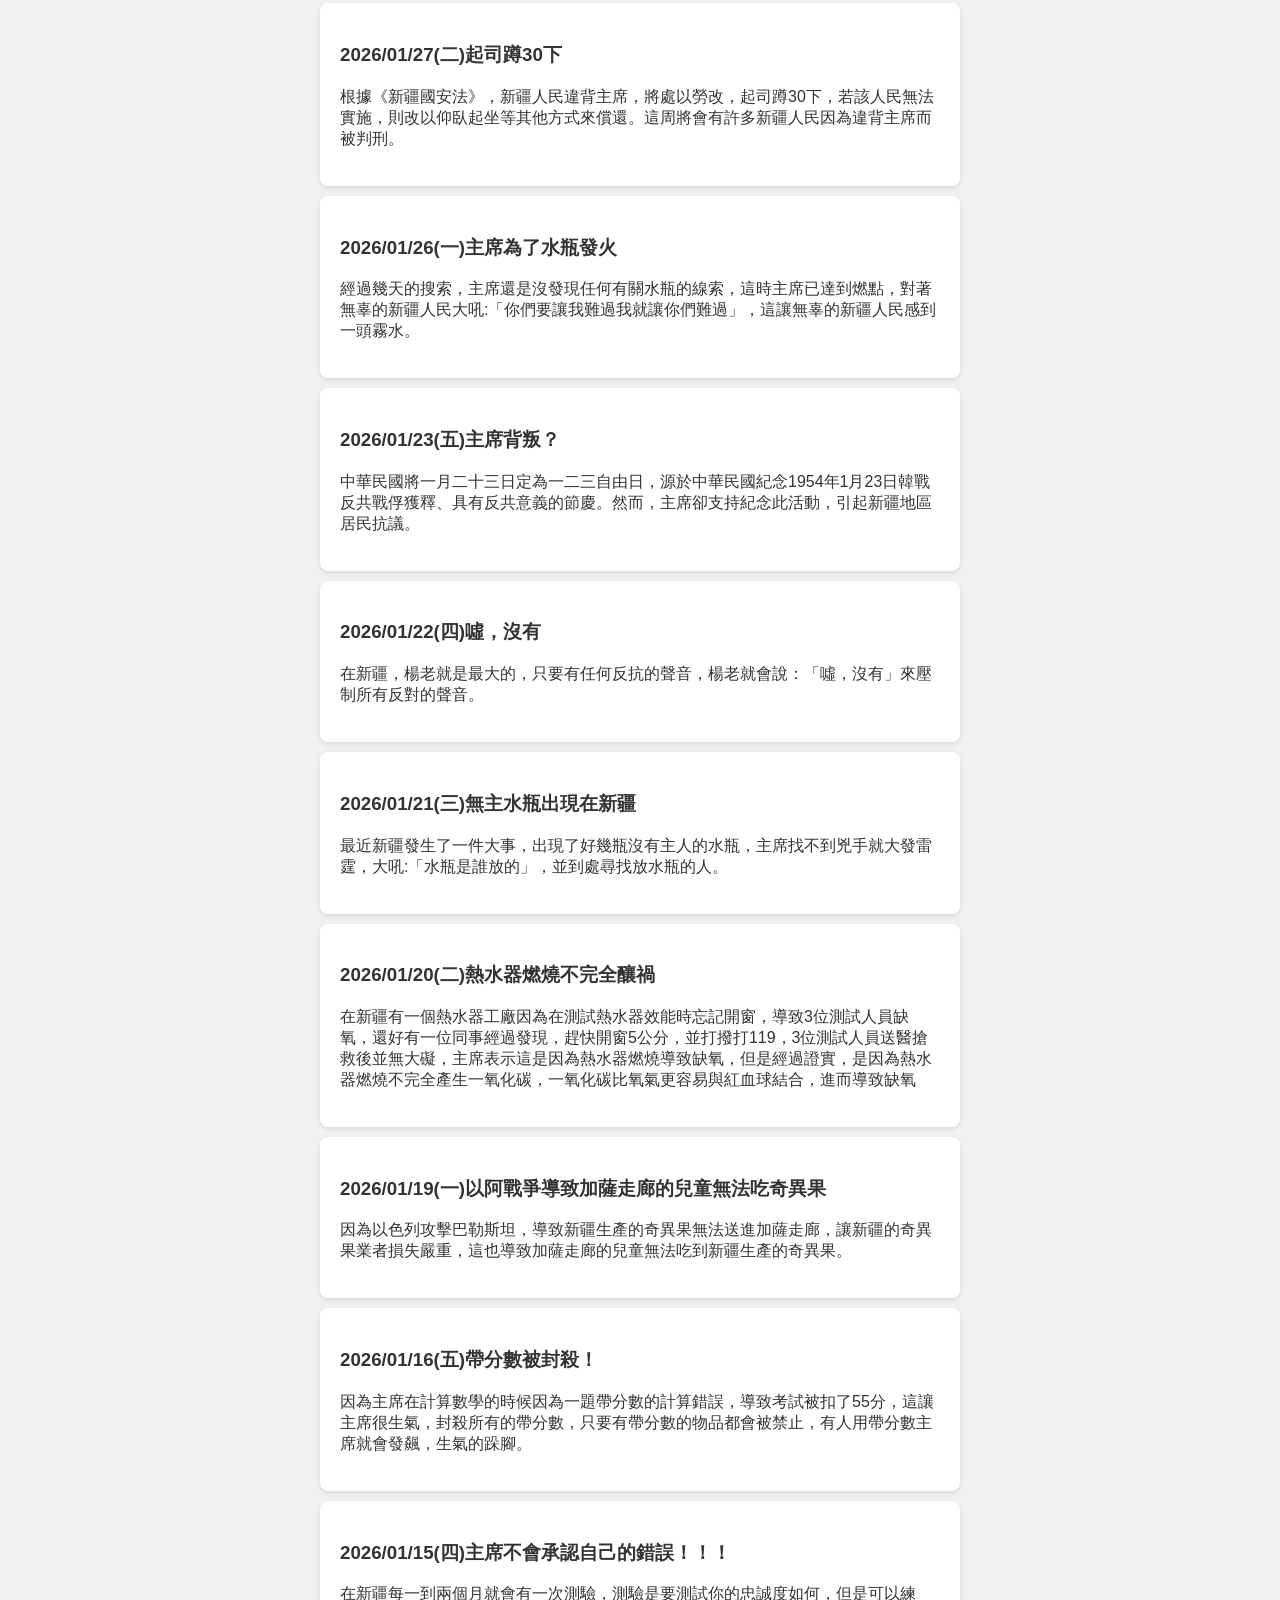
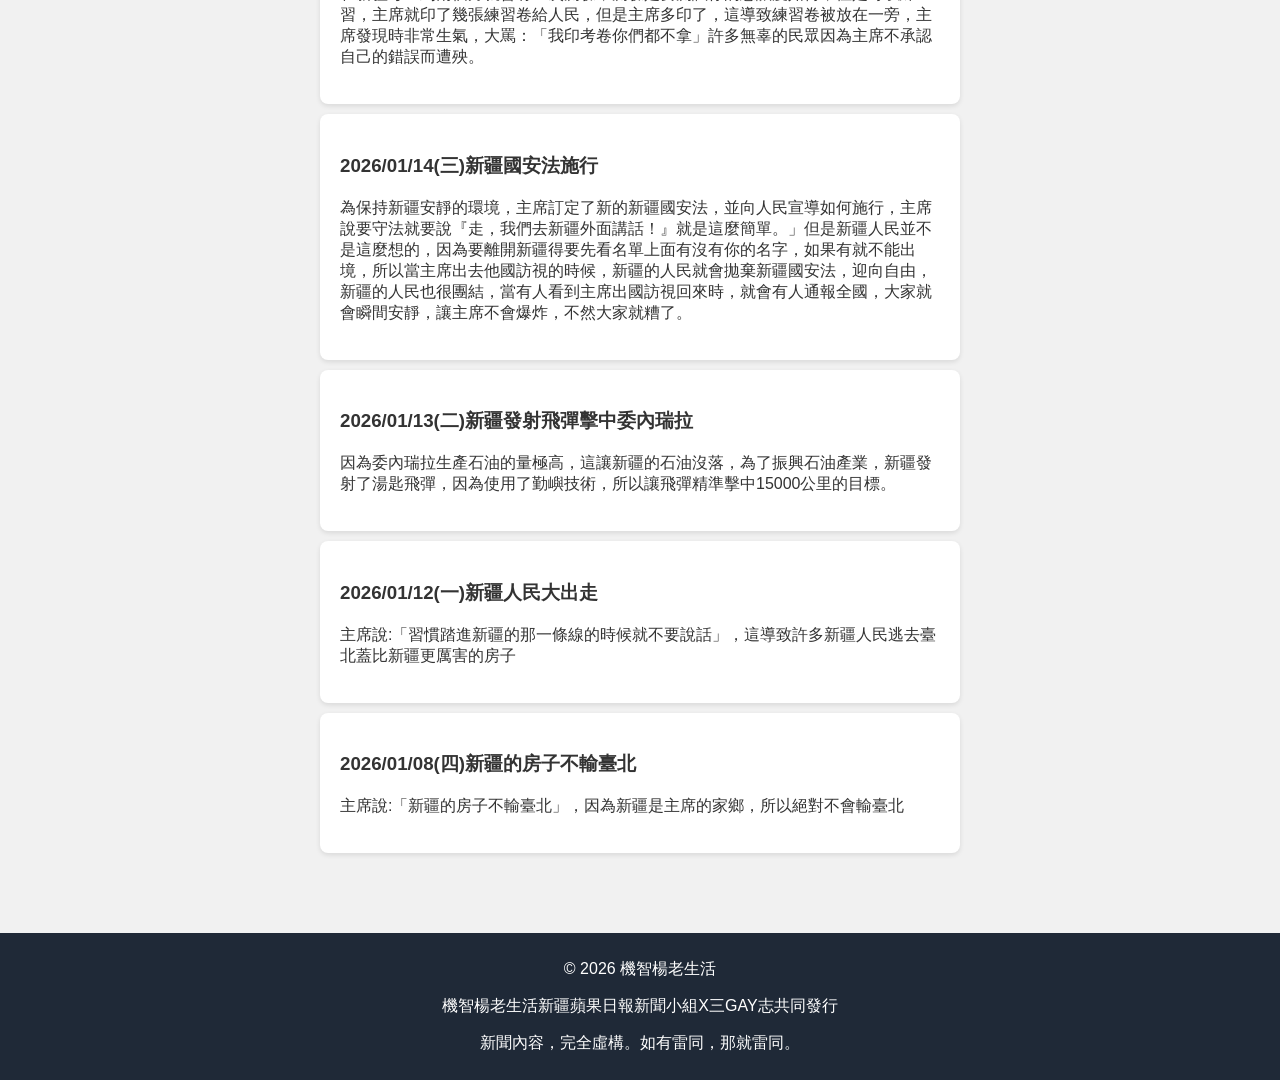
==== commit 8136bd37: "Update index.html" ====
--- a/index.html
+++ b/index.html
@@ -10,6 +10,10 @@
 
   <main class="content">
     <h1>📰 新疆蘋果日報</h1>
+    <article class="news-item">
+      <h3>2026/02/24(二)擦號碼</h3>
+      <p>在新疆，若你有欠債，你會被登記在布告欄上，並且有三天的時間可以消除欠債，若在時限內沒有消掉，你將會被貼上紅單，成為重點監視人物，若在時限內消掉，被主席證實的時候，主席就會說:「好擦號碼」，這時候你就自由了。</p>
+    </article>
     <article class="news-item">
       <h3>2026/02/23(一)打掃</h3>
       <p>在新疆，工作日的早上和中午都有打掃時間，在這個時段，幾乎所有的人民都要去打掃，而且在打掃時必須保持安靜，若你聊天，就會觸犯《新疆國安法》中的《打掃規定》。</p>
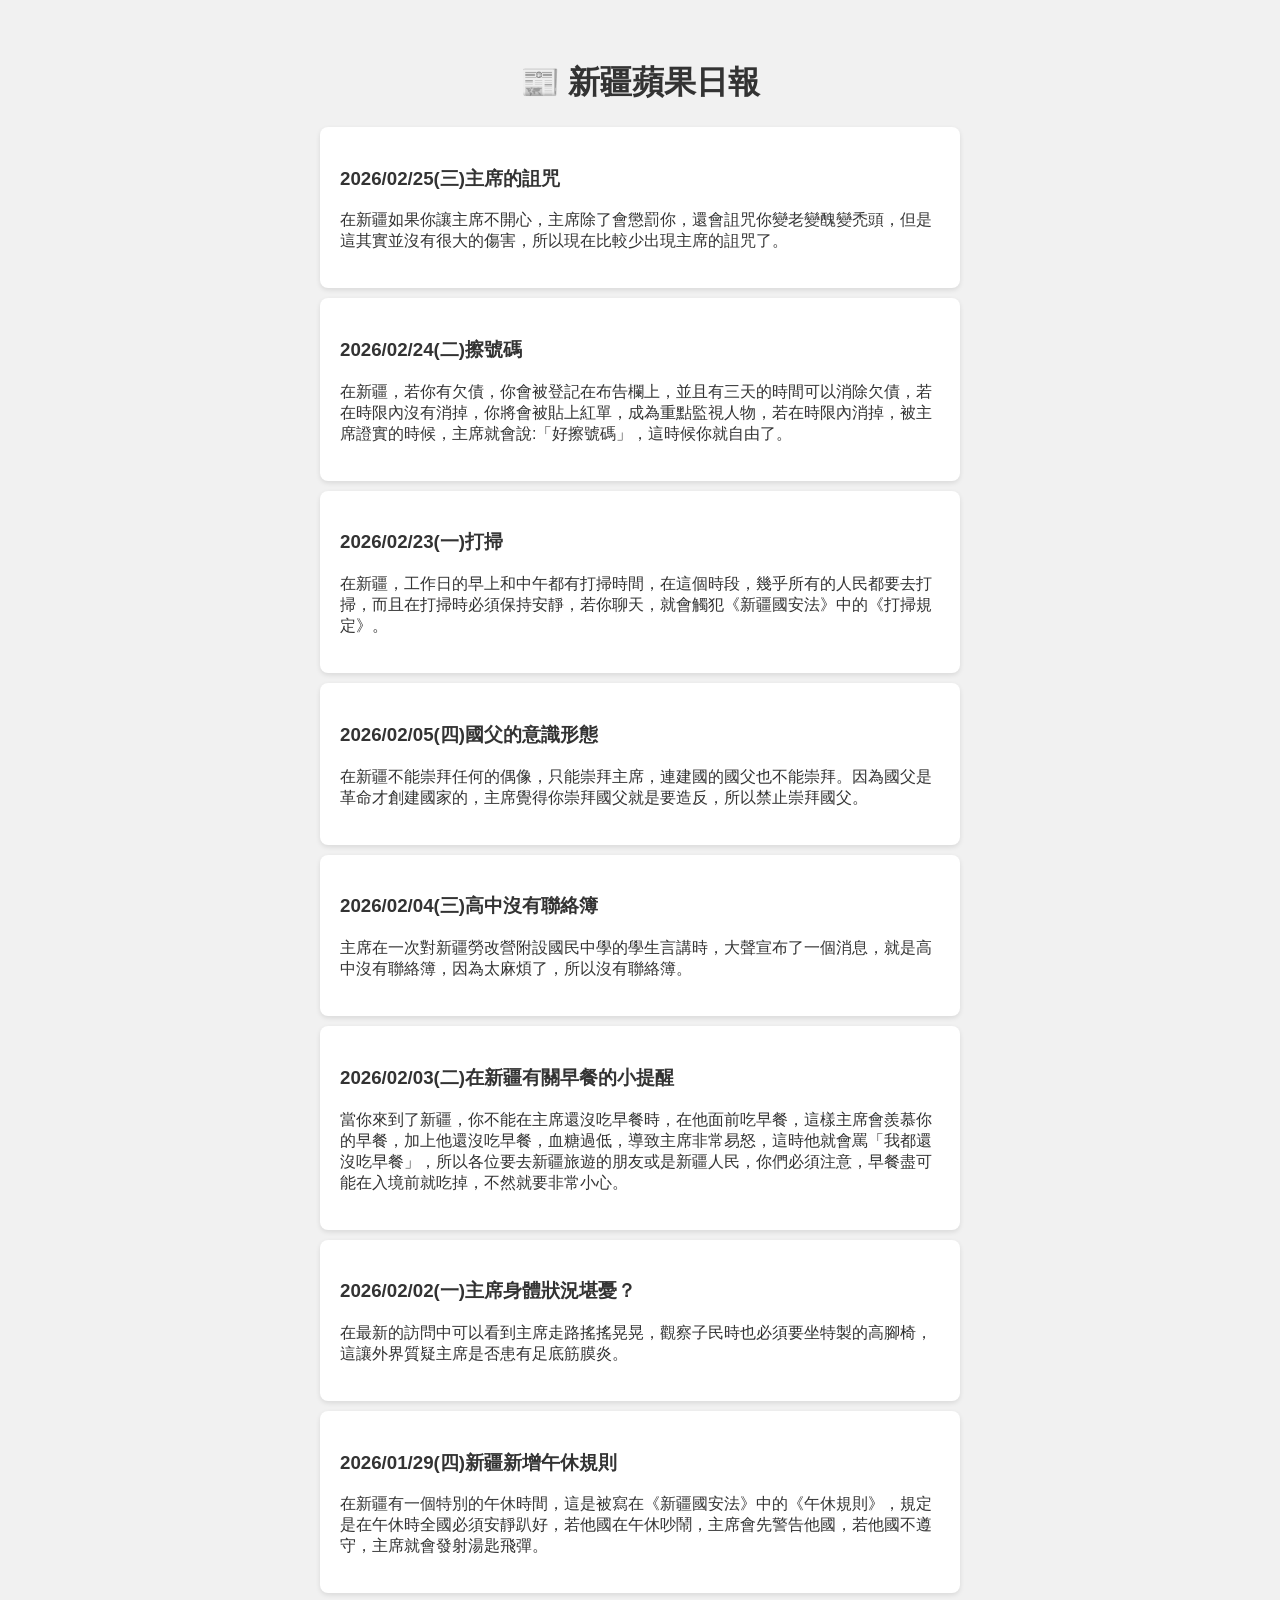
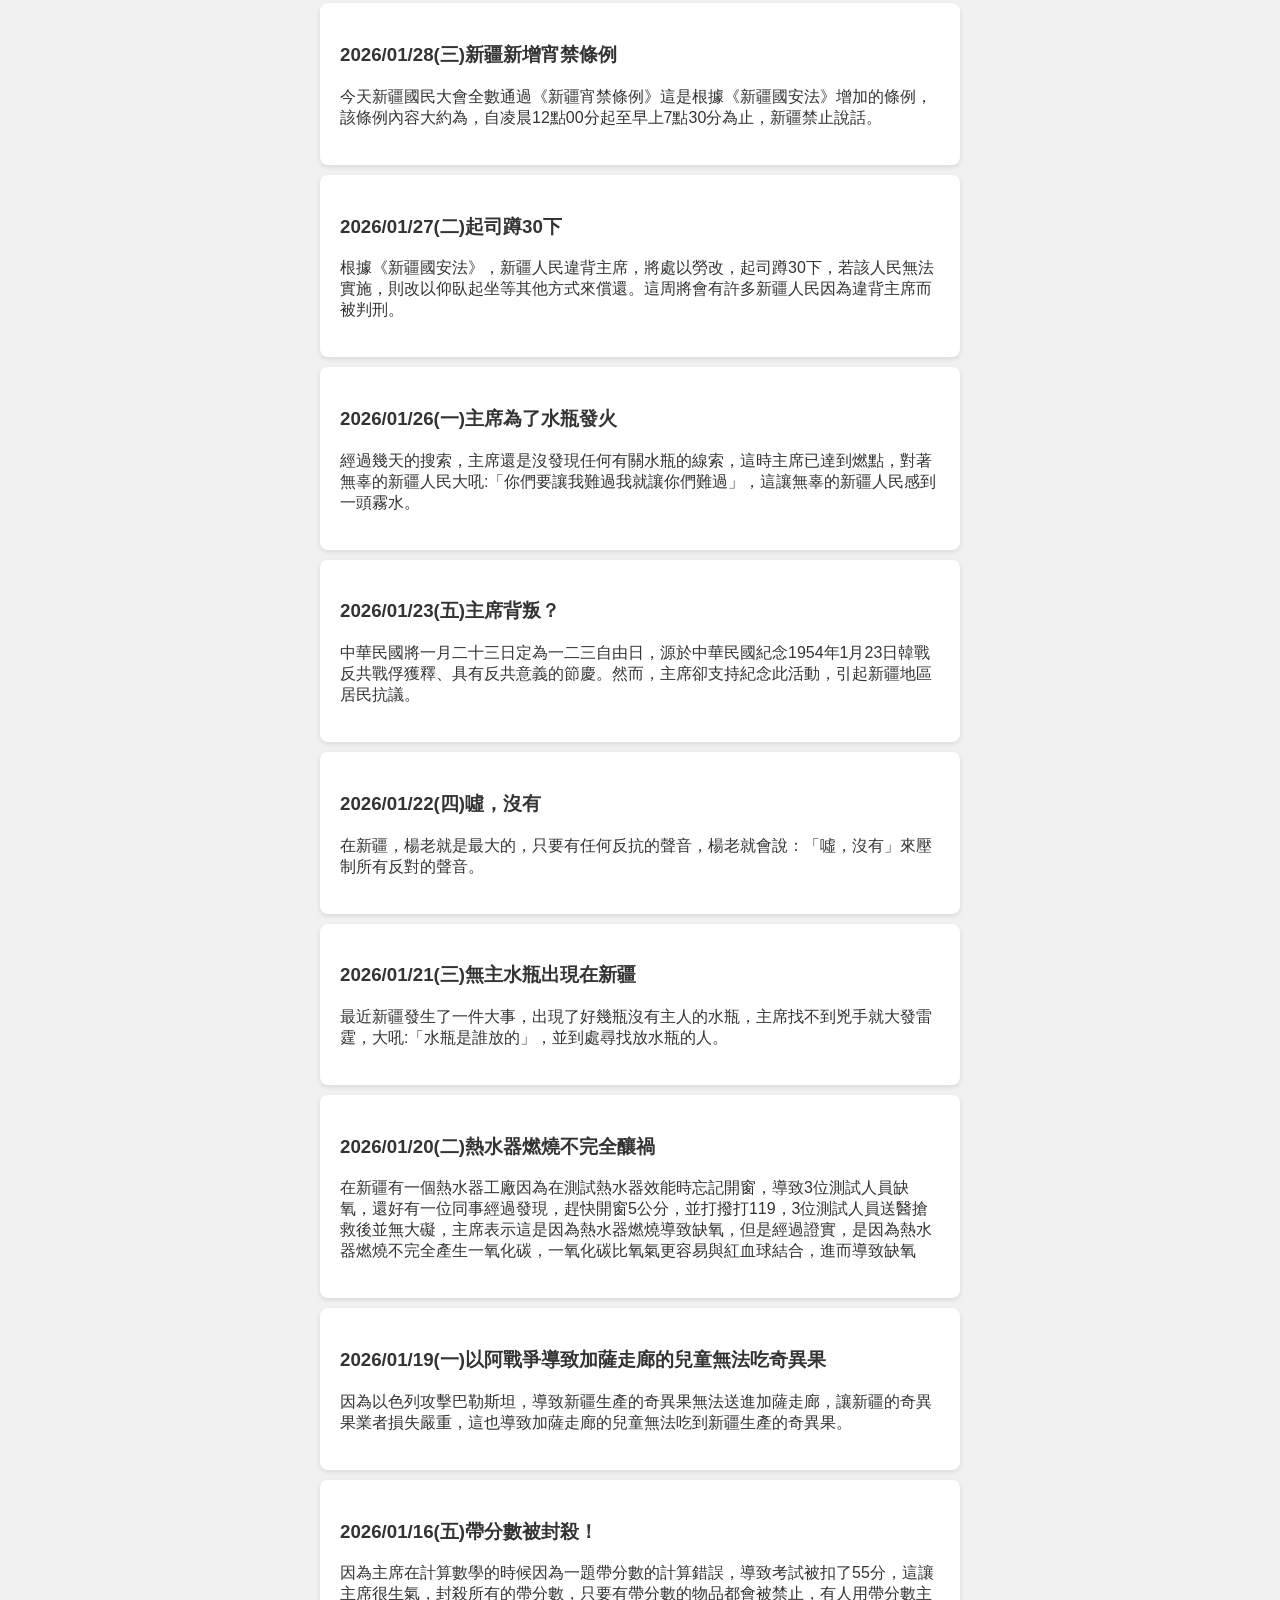
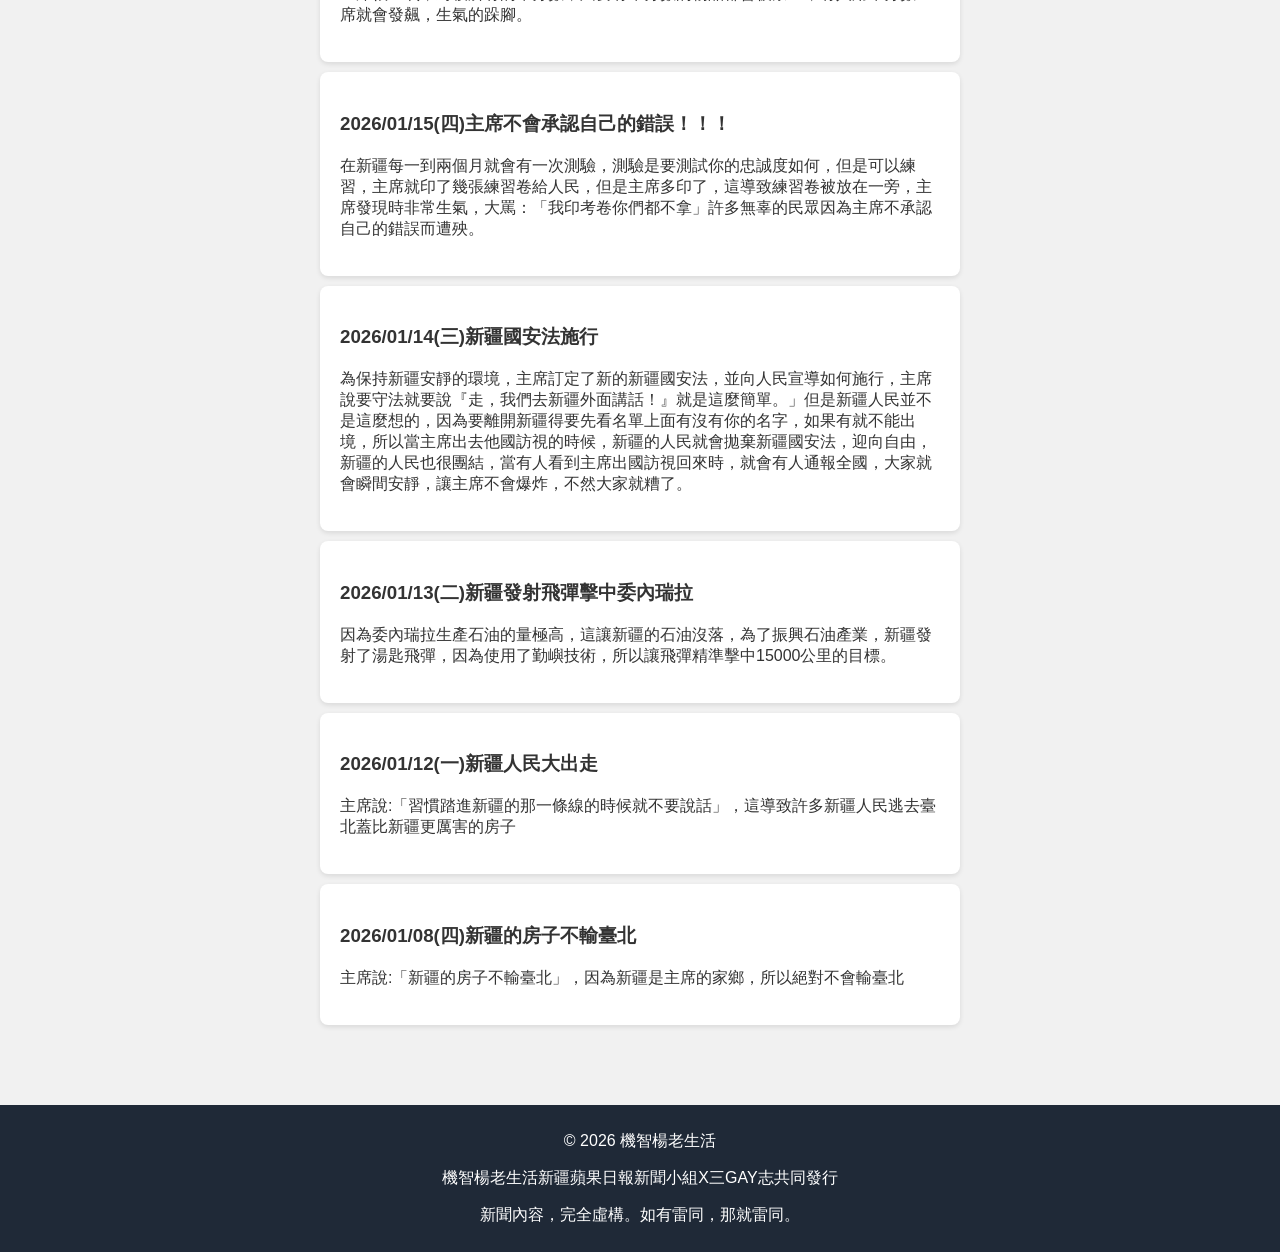
==== commit 215d6b50: "Update index.html" ====
--- a/index.html
+++ b/index.html
@@ -10,6 +10,10 @@
 
   <main class="content">
     <h1>📰 新疆蘋果日報</h1>
+    <article class="news-item">
+      <h3>2026/02/25(三)主席的詛咒</h3>
+      <p>在新疆如果你讓主席不開心，主席除了會懲罰你，還會詛咒你變老變醜變禿頭，但是這其實並沒有很大的傷害，所以現在比較少出現主席的詛咒了。</p>
+    </article>
     <article class="news-item">
       <h3>2026/02/24(二)擦號碼</h3>
       <p>在新疆，若你有欠債，你會被登記在布告欄上，並且有三天的時間可以消除欠債，若在時限內沒有消掉，你將會被貼上紅單，成為重點監視人物，若在時限內消掉，被主席證實的時候，主席就會說:「好擦號碼」，這時候你就自由了。</p>
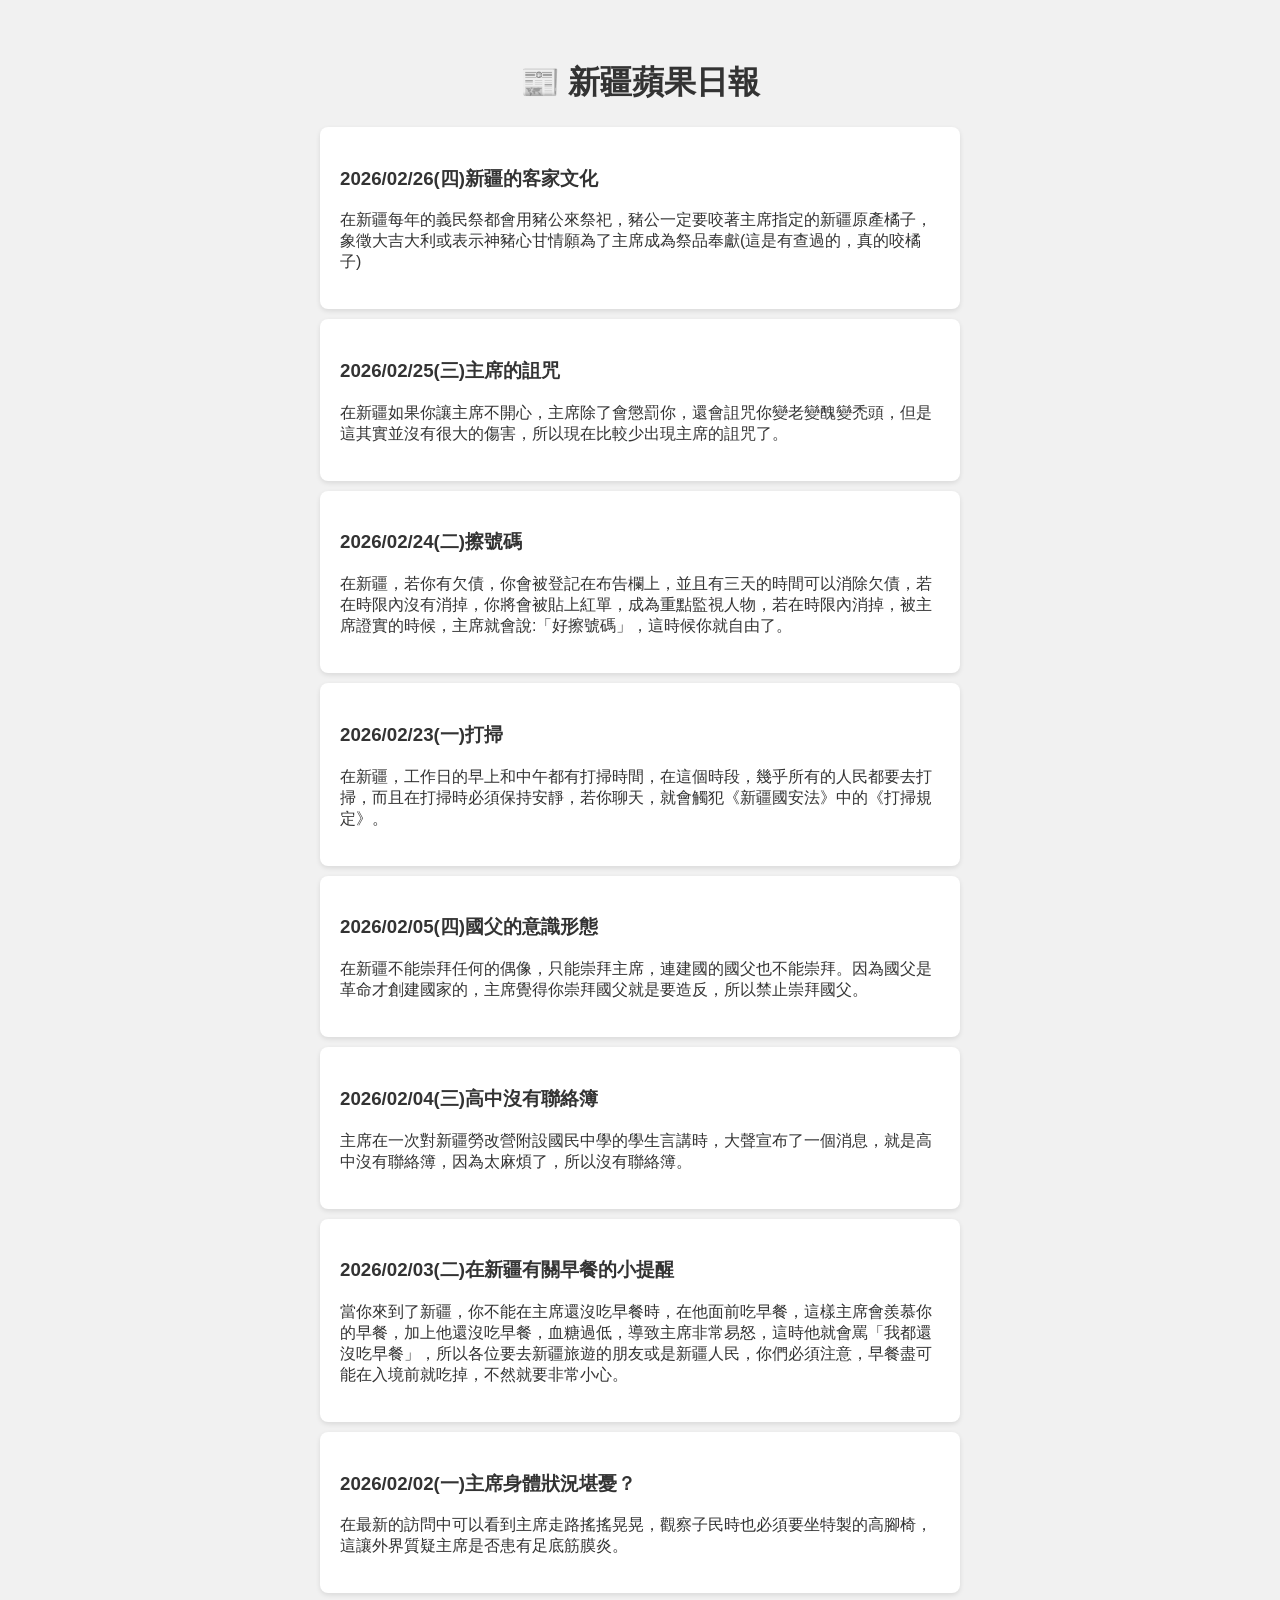
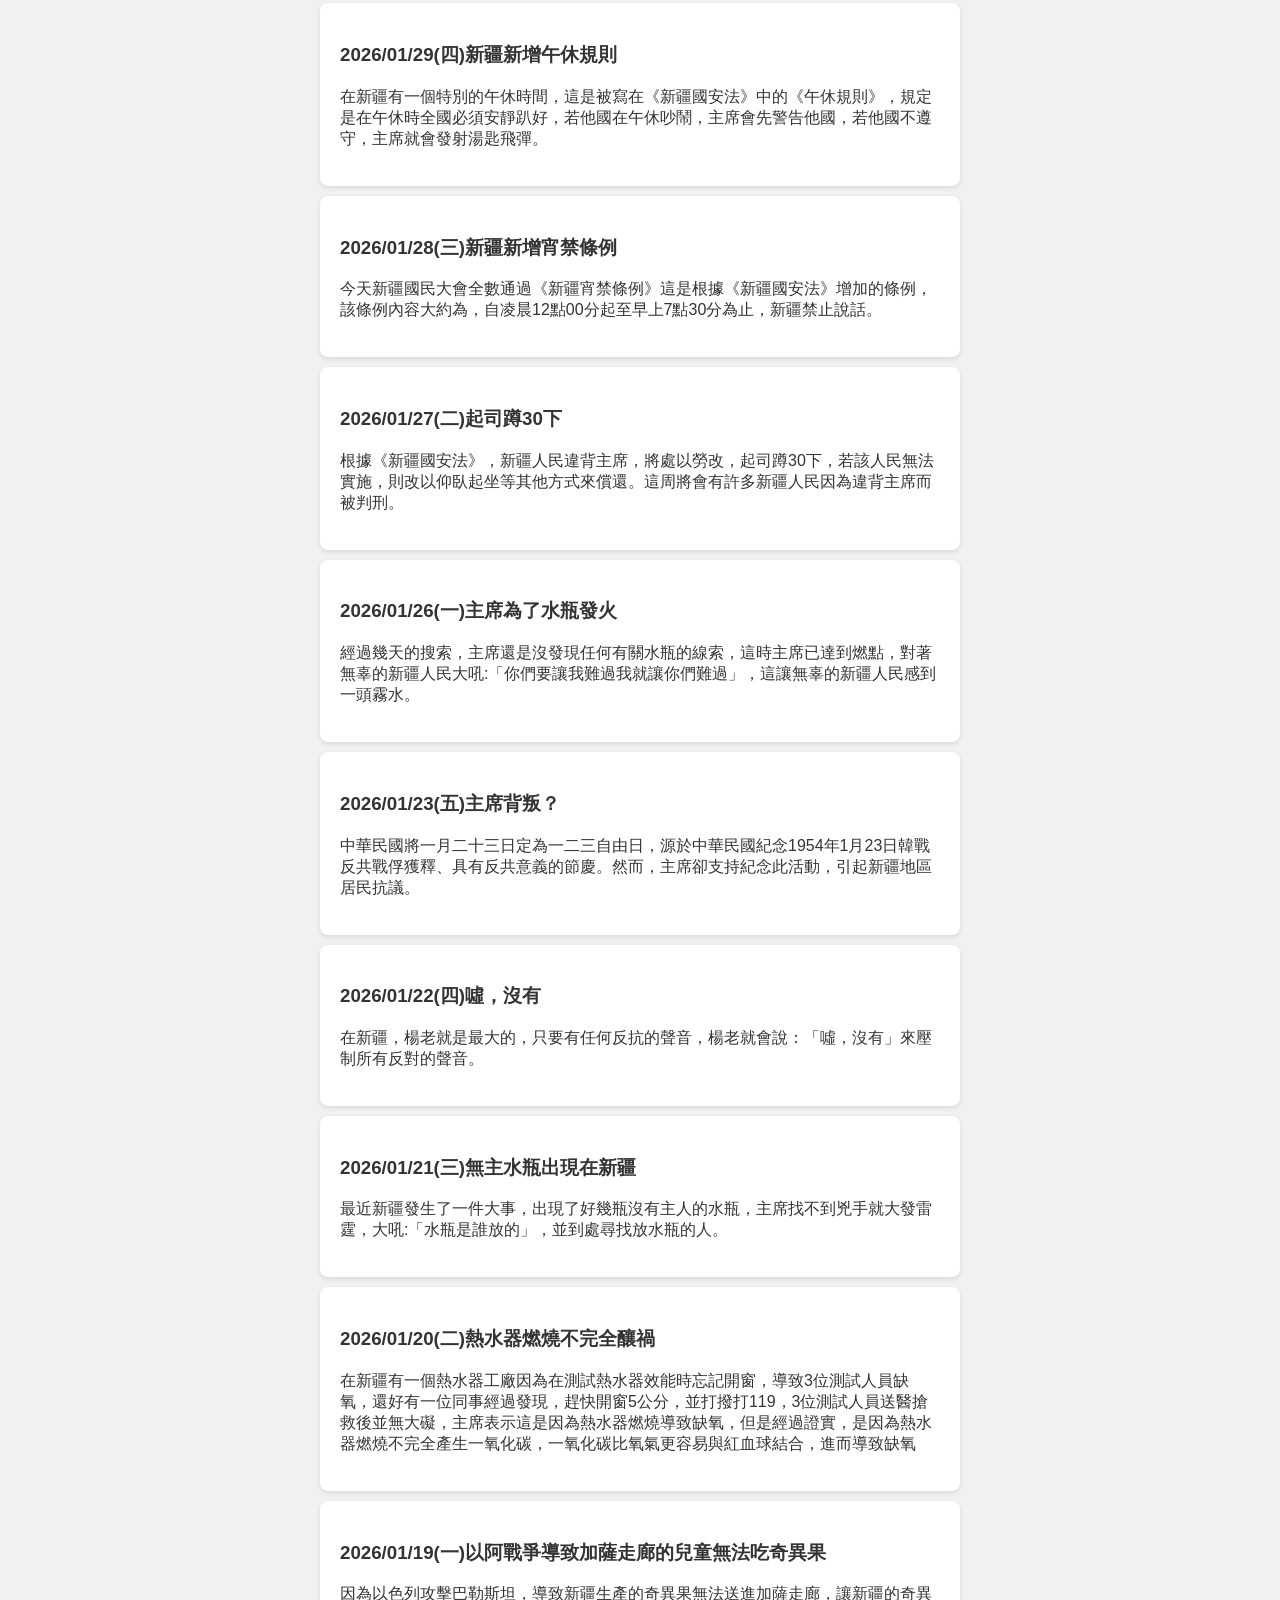
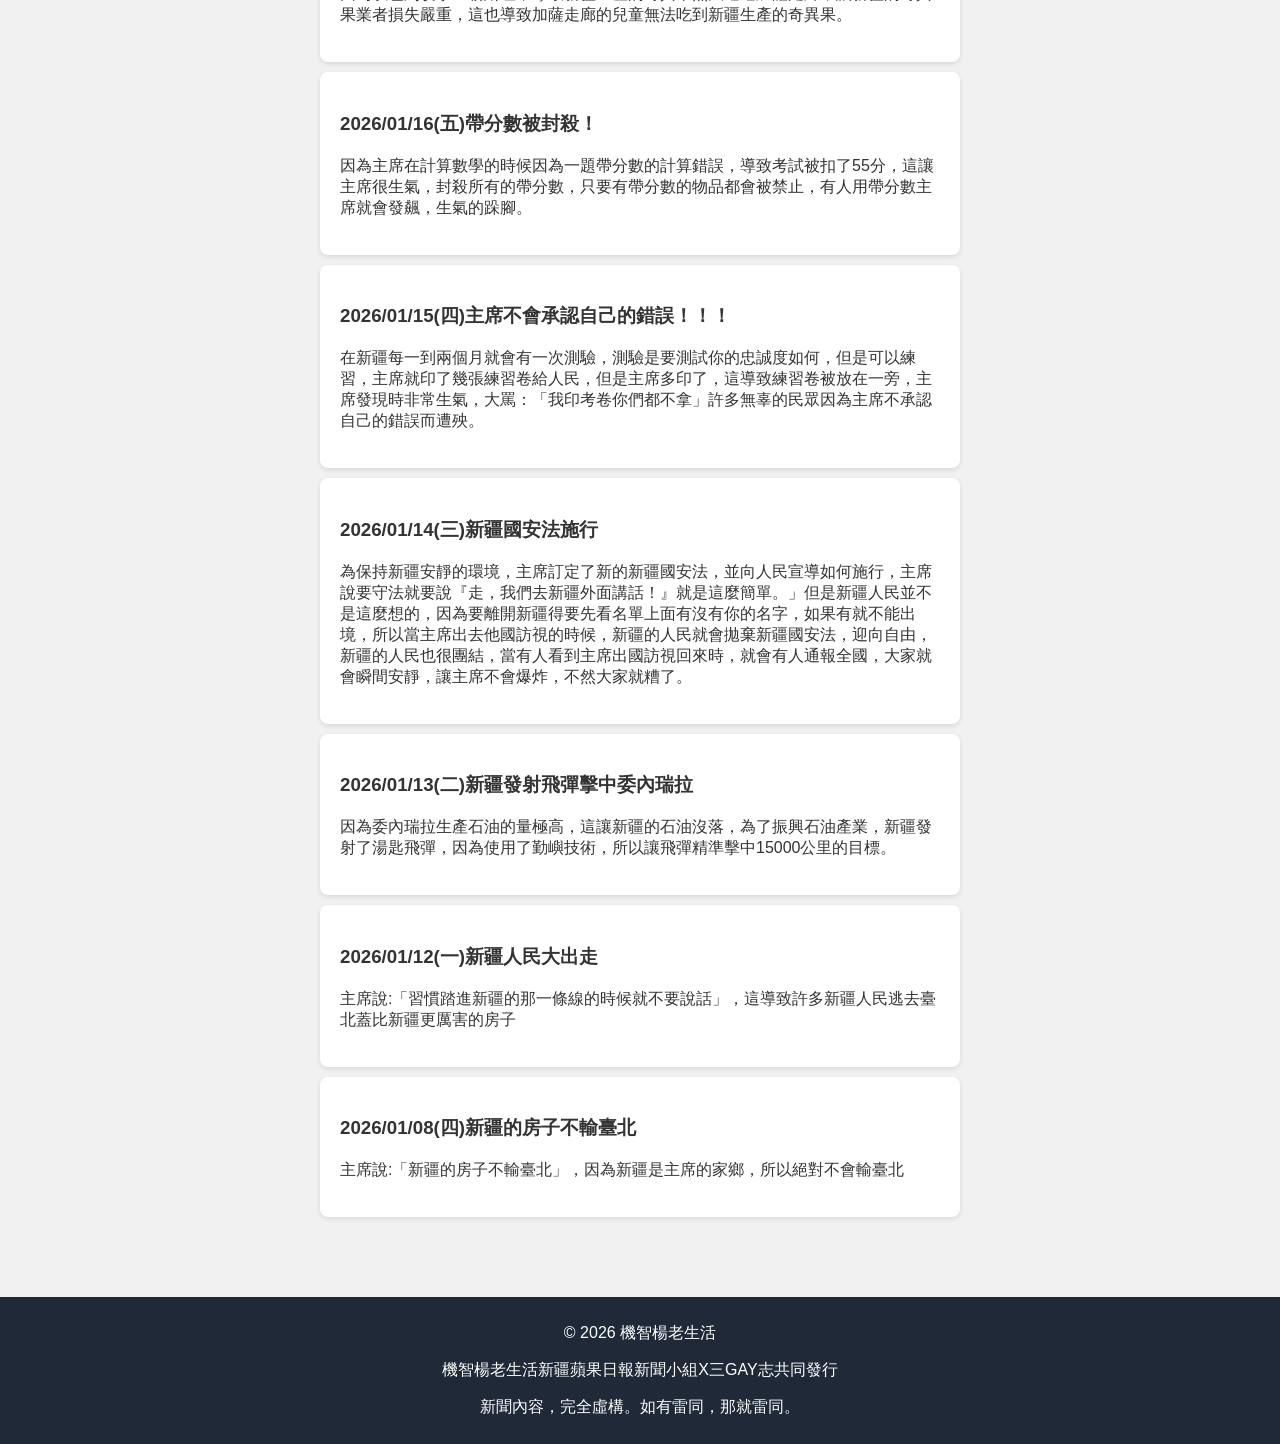
==== commit c77c08e6: "Update index.html" ====
--- a/index.html
+++ b/index.html
@@ -10,6 +10,10 @@
 
   <main class="content">
     <h1>📰 新疆蘋果日報</h1>
+    <article class="news-item">
+      <h3>2026/02/26(四)新疆的客家文化</h3>
+      <p>在新疆每年的義民祭都會用豬公來祭祀，豬公一定要咬著主席指定的新疆原產橘子，象徵大吉大利或表示神豬心甘情願為了主席成為祭品奉獻(這是有查過的，真的咬橘子)</p>
+    </article>
     <article class="news-item">
       <h3>2026/02/25(三)主席的詛咒</h3>
       <p>在新疆如果你讓主席不開心，主席除了會懲罰你，還會詛咒你變老變醜變禿頭，但是這其實並沒有很大的傷害，所以現在比較少出現主席的詛咒了。</p>
